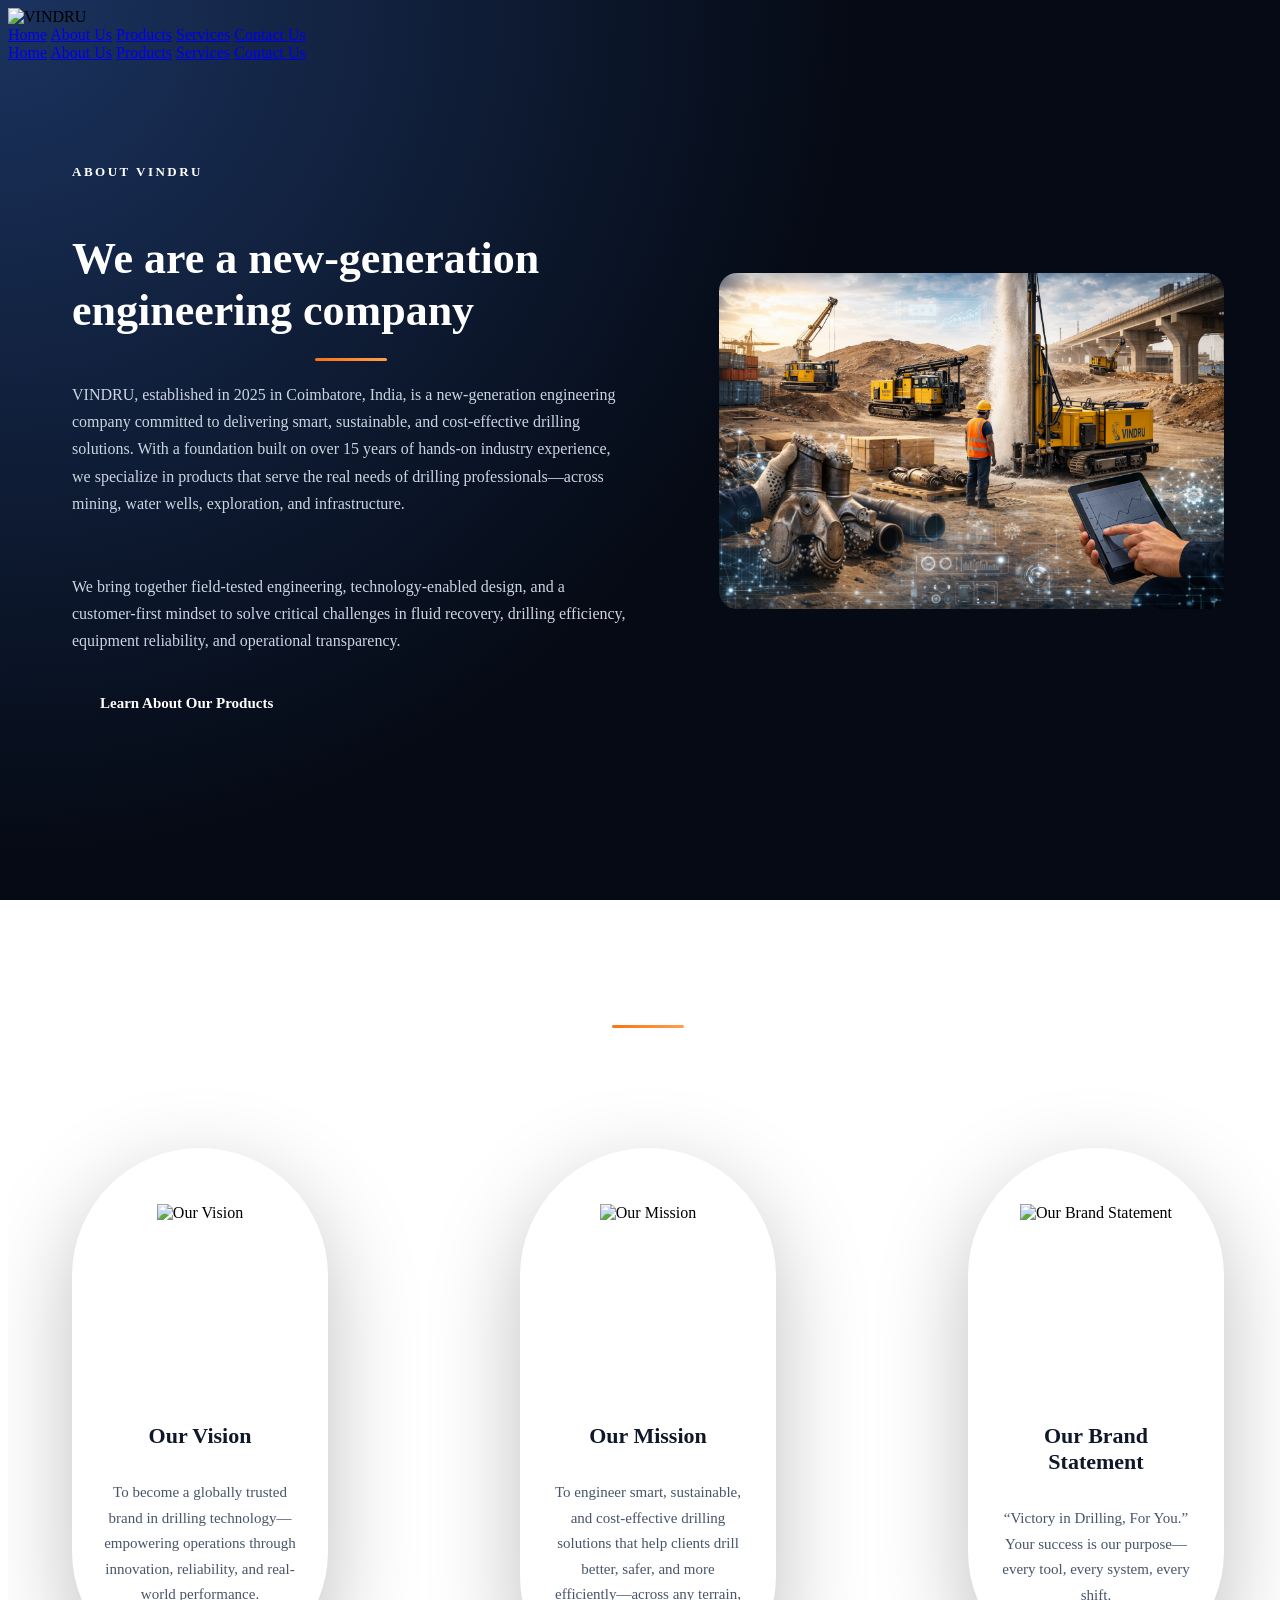
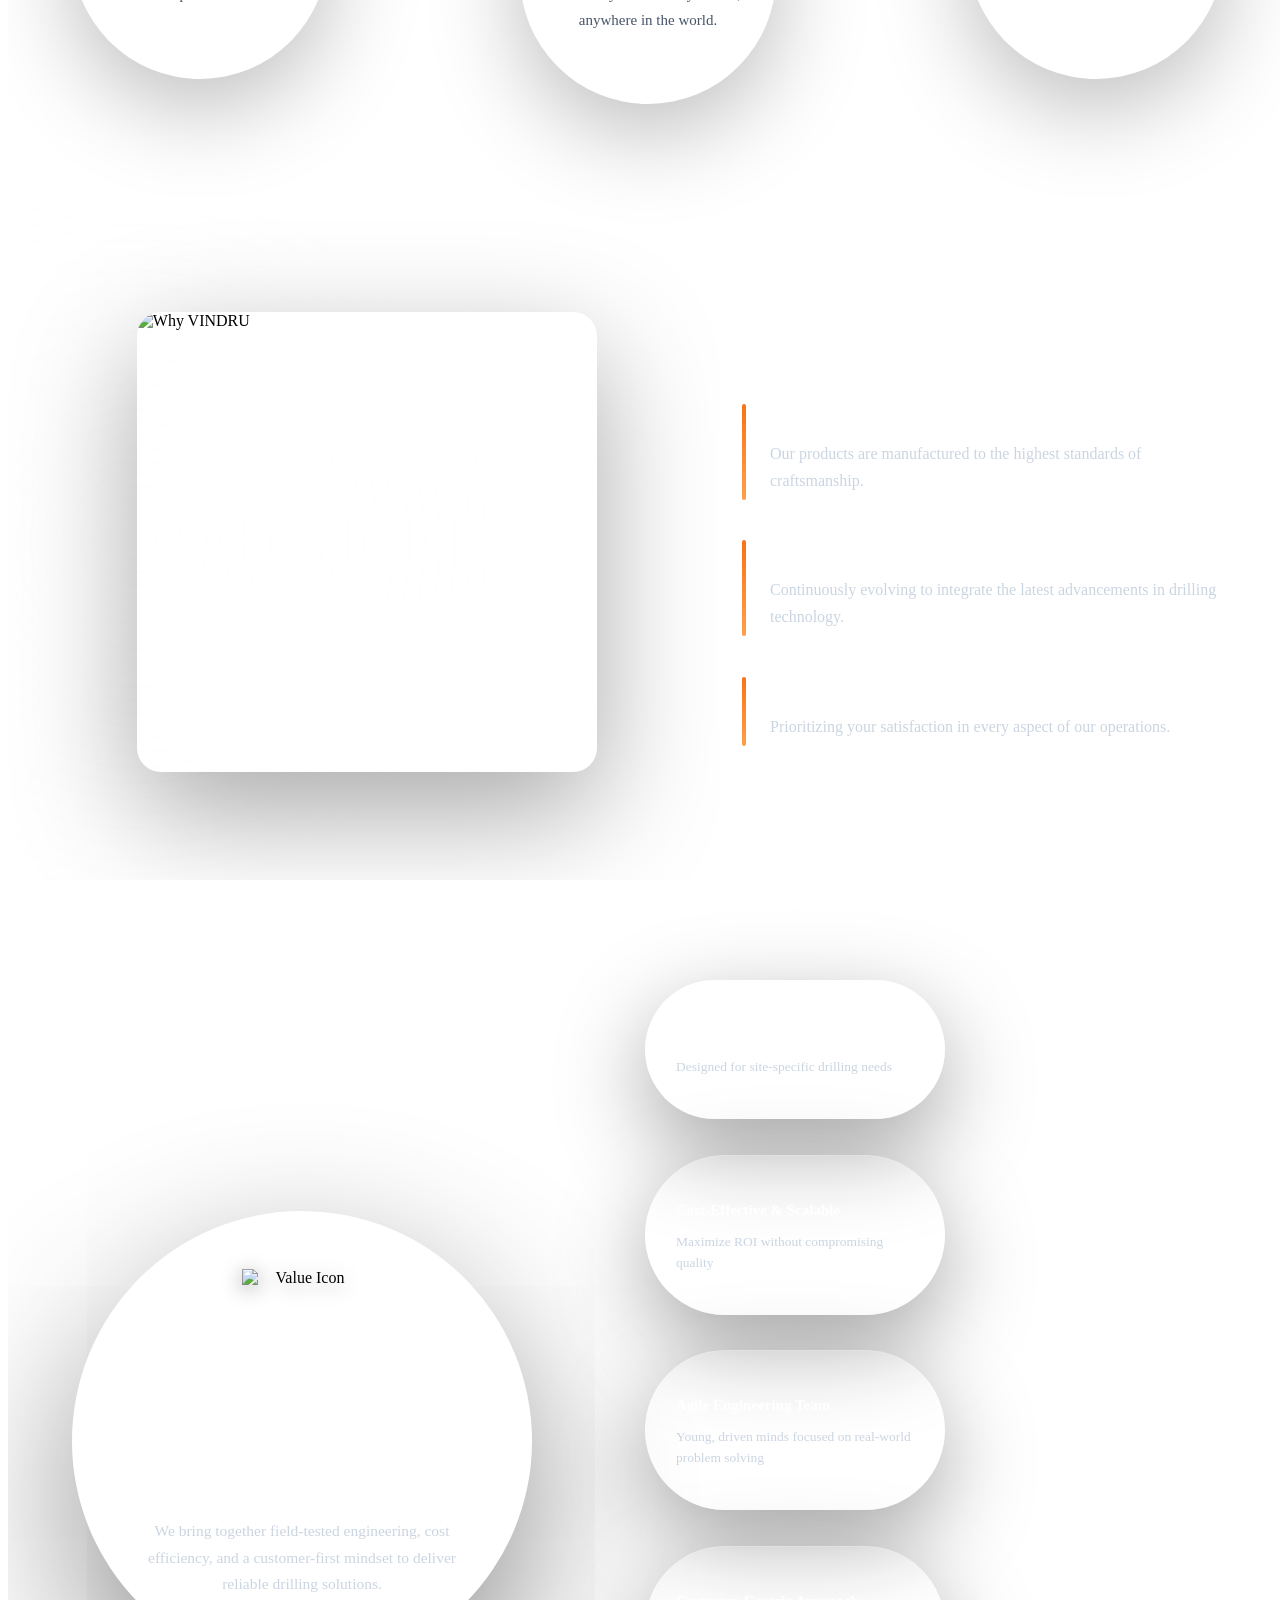
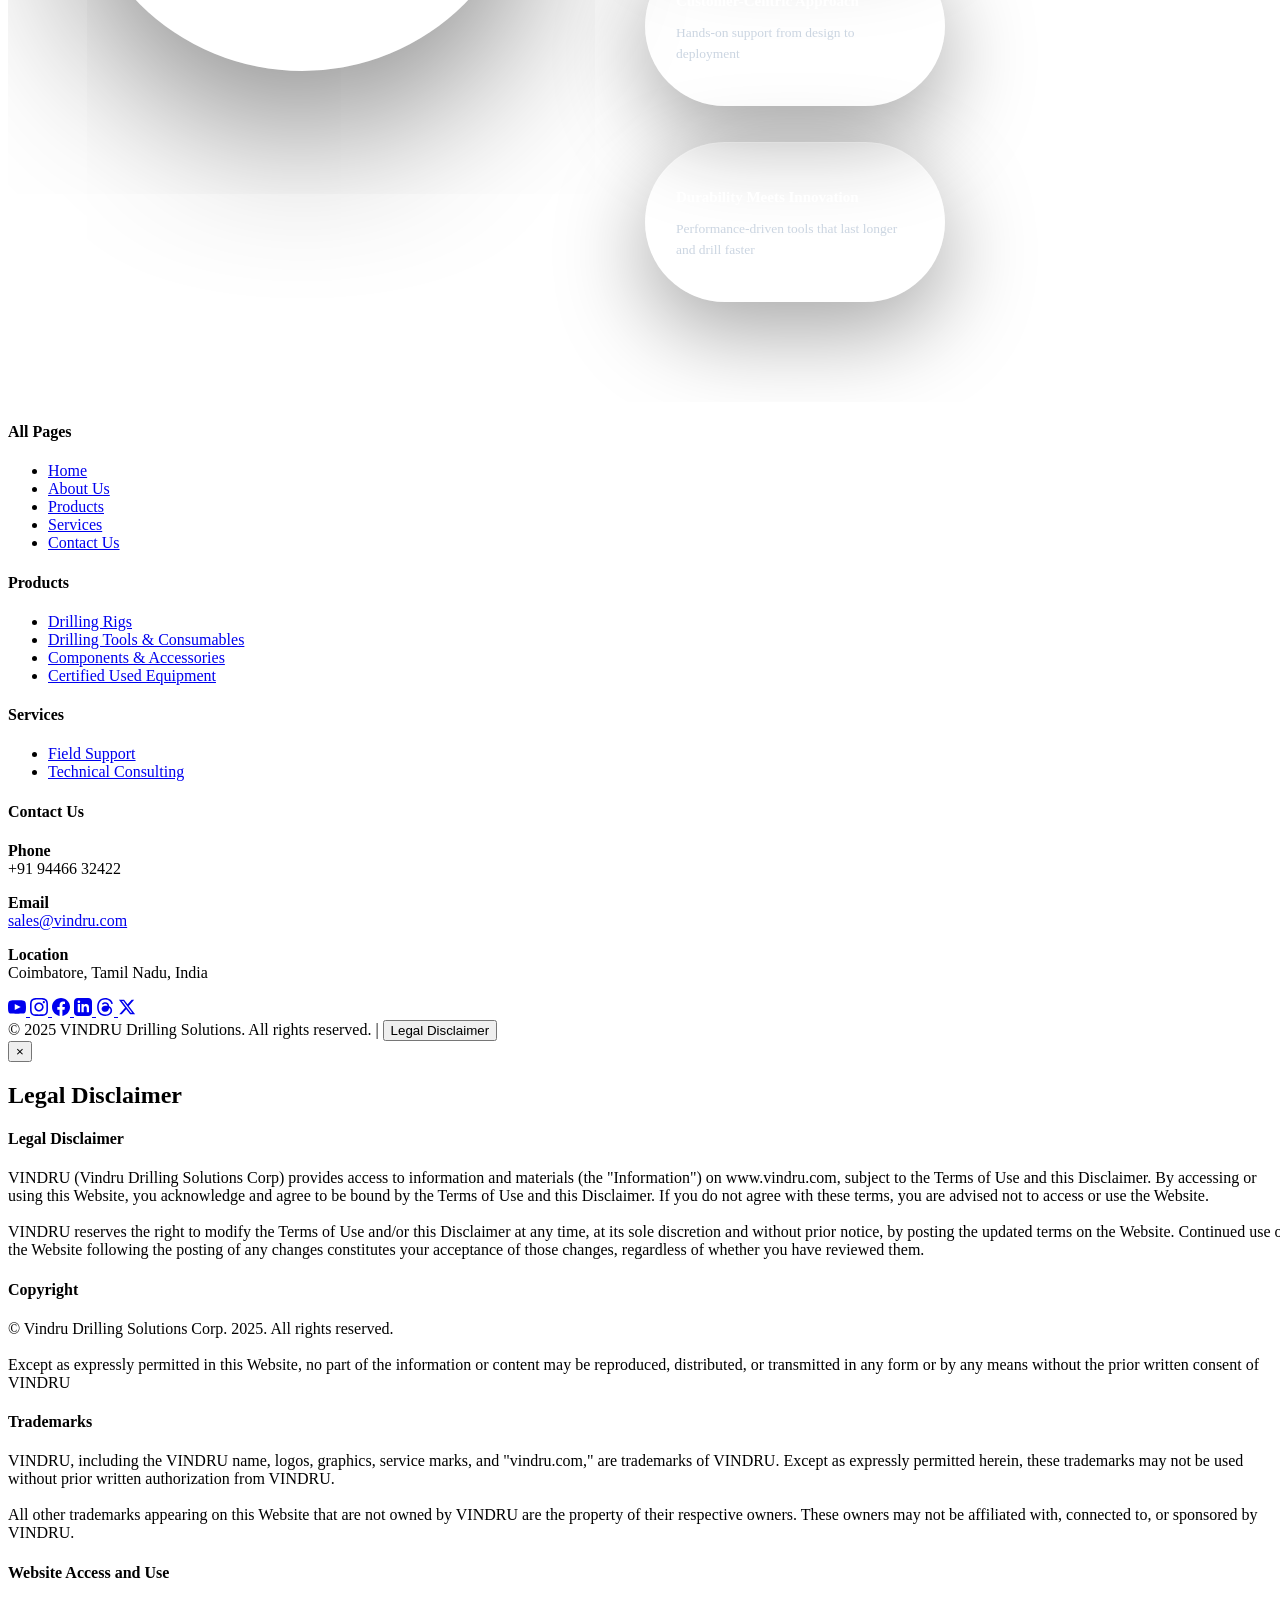
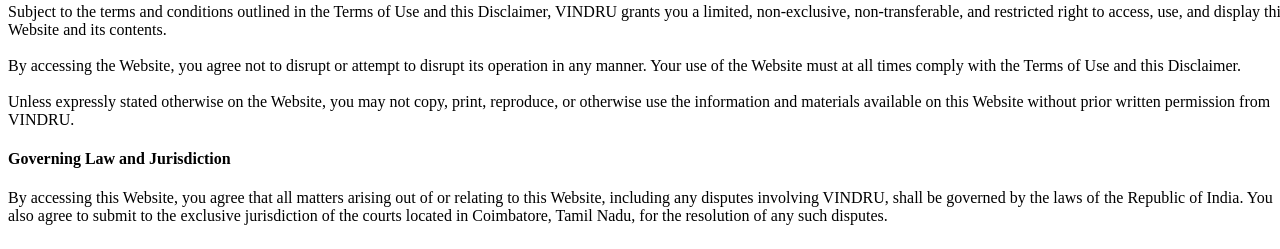
==== about.html @ 63838049 "Add files via upload" ====
<!DOCTYPE html>
<html lang="en">
<head>
  <meta charset="UTF-8" />
  <meta name="viewport" content="width=device-width, initial-scale=1.0" />
  <meta name="description" content="Learn about VINDRU - A new-generation engineering company delivering smart, sustainable drilling solutions. Discover our vision, mission, and commitment to excellence.">
  <meta name="keywords" content="VINDRU about, drilling company, engineering solutions, drilling technology, industrial equipment, mining solutions">
  <meta name="author" content="VINDRU Drilling Solutions">
  
  <!-- Open Graph / Social Media -->
  <meta property="og:type" content="website">
  <meta property="og:title" content="About VINDRU | Industrial Drilling Solutions">
  <meta property="og:description" content="New-generation engineering company committed to delivering smart, sustainable, and cost-effective drilling solutions worldwide.">
  <meta property="og:image" content="https://vindru.com/Vindru-LOGO-New.png">
  <meta property="og:url" content="https://vindru.com/about.html">
  
  <!-- Twitter Card -->
  <meta name="twitter:card" content="summary_large_image">
  <meta name="twitter:title" content="About VINDRU | Industrial Drilling Solutions">
  <meta name="twitter:description" content="New-generation engineering company delivering smart drilling solutions.">
  
  <!-- Favicon -->
  <link rel="icon" type="image/png" href="Vindru-LOGO-New.png">
  
  <title>About Us | VINDRU - Industrial Drilling Solutions</title>
  
  <!-- Preload critical assets -->
  <link rel="preload" href="style.css" as="style">
  <link rel="preload" href="about.css" as="style">

  <!-- Global Styles -->
  <link rel="stylesheet" href="style.css">
  <link rel="stylesheet" href="about.css">
</head>

<body>

<!-- ================= NAVBAR ================= -->
<header class="navbar">
  <div class="nav-container">

    <div class="logo">
      <img src="Vindru-LOGO-New.png" alt="VINDRU">
    </div>

    <!-- DESKTOP MENU -->
    <nav class="nav-links">
      <a href="index.html">Home</a>
      <a href="about.html">About Us</a>
      <a href="products-new.html">Products</a>
      <a href="services.html">Services</a>
      <a href="contact.html">Contact Us</a>
    </nav>

    <!-- MOBILE HAMBURGER -->
    <div class="menu-toggle" id="menuToggle">
      <span></span>
      <span></span>
      <span></span>
    </div>

  </div>
</header>

<div class="menu-overlay" id="menuOverlay">
  <nav class="menu-links">
    <a href="index.html">Home</a>
    <a href="about.html">About Us</a>
    <a href="products-new.html">Products</a>
    <a href="services.html">Services</a>
    <a href="contact.html">Contact Us</a>
  </nav>
</div>

<main class="about-page">

<!-- ================= ABOUT VINDRU ================= -->
<section class="about-hero section full-width">
  <div class="container about-hero-grid">

    <!-- TEXT FROM LEFT -->
    <div class="about-hero-content reveal reveal-left">
      <span class="section-tag">ABOUT VINDRU</span>

      <h2>We are a new-generation engineering company</h2>
      <div class="accent-line"></div>

      <p>
        VINDRU, established in 2025 in Coimbatore, India, is a new-generation engineering company committed to delivering smart, sustainable, and cost-effective drilling solutions. With a foundation built on over 15 years of hands-on industry experience, we specialize in products that serve the real needs of drilling professionals—across mining, water wells, exploration, and infrastructure.
      </p>
        <br>
      <p>
        We bring together field-tested engineering, technology-enabled design, and a customer-first mindset to solve critical challenges in fluid recovery, drilling efficiency, equipment reliability, and operational transparency. 
      </p>

      <div class="about-cta">
        <a href="products-new.html" class="btn-outline">Learn About Our Products</a>
      </div>
    </div>

    <!-- IMAGE FROM RIGHT -->
    <div class="about-hero-image reveal reveal-right delay-1">
      <img src="about us.png" alt="VINDRU Engineering Operations" loading="lazy" width="600" height="400">
    </div>

  </div>
</section>

<!-- ================= WHAT VINDRU MEANS ================= -->
<!-- ================= WHAT VINDRU MEANS ================= -->
<section class="about-vision-mission section full-width">
  <div class="container vm-header">

    <h2 class="section-heading reveal">What VINDRU Means</h2>
    <div class="accent-line reveal delay-1"></div>

    <div class="vision-mission-grid">

      <div class="vm-card reveal reveal-scale delay-1">
        <div class="vm-illustration">
          <img src="vision.png" alt="Our Vision" loading="lazy" width="200" height="200">
        </div>
        <h3>Our Vision</h3>
        <p>
          To become a globally trusted brand in drilling technology—empowering operations
          through innovation, reliability, and real-world performance.
        </p>
      </div>

      <div class="vm-card reveal reveal-scale delay-2">
        <div class="vm-illustration">
          <img src="mission.png" alt="Our Mission" loading="lazy" width="200" height="200">
        </div>
        <h3>Our Mission</h3>
        <p>
          To engineer smart, sustainable, and cost-effective drilling solutions that help clients drill better, safer, and more efficiently—across any terrain, anywhere in the world.
        </p>
      </div>

      <div class="vm-card reveal reveal-scale delay-3">
        <div class="vm-illustration">
          <img src="state.png" alt="Our Brand Statement" loading="lazy" width="200" height="200">
        </div>
        <h3>Our Brand Statement</h3>
        <p>
          “Victory in Drilling, For You.”  
          Your success is our purpose—every tool, every system, every shift.
        </p>
      </div>

    </div>

  </div>
</section>

<!-- ================= WHY VINDRU ================= -->
<section class="about-why section full-width">
  <div class="container why-layout">

    <!-- IMAGE FROM LEFT -->
    <div class="why-visual reveal reveal-left">
      <img src="why.png" alt="Why VINDRU" loading="lazy" width="460" height="460">
    </div>

    <!-- CONTENT FROM RIGHT -->
    <div class="why-content reveal reveal-right delay-1">
      <h2>Why VINDRU</h2>
      

      <div class="why-item reveal delay-2">
        <h3>Quality</h3>
        <p>Our products are manufactured to the highest standards of craftsmanship.</p>
      </div>

      <div class="why-item reveal delay-3">
        <h3>Innovation</h3>
        <p>Continuously evolving to integrate the latest advancements in drilling technology.</p>
      </div>

      <div class="why-item reveal delay-4">
        <h3>Customer Focus</h3>
        <p>Prioritizing your satisfaction in every aspect of our operations.</p>
      </div>
    </div>

  </div>
</section>

<!-- ================= UNIQUE VALUE ================= -->
<section class="unique-value section full-width">
  <div class="container uv-wrapper">

    <!-- LEFT -->
    <div class="uv-left reveal reveal-scale">
      <div class="uv-main-circle">
        <div class="uv-main-content">
          <img src="unique.png" alt="Value Icon" class="uv-main-image" loading="lazy" width="120" height="120">

          <h2>Our Unique<br>Value Proposition</h2>
          

          <p>
            We bring together field-tested engineering, cost efficiency,
            and a customer-first mindset to deliver reliable drilling solutions.
          </p>
        </div>
      </div>
    </div>

    <!-- RIGHT -->
    <div class="uv-right">

      <div class="uv-pill reveal delay-1">
        <h4>Custom Engineered Solutions</h4>
        <p>Designed for site-specific drilling needs</p>
      </div>

      <div class="uv-pill reveal delay-2">
        <h4>Cost-Effective & Scalable</h4>
        <p>Maximize ROI without compromising quality</p>
      </div>

      

      <div class="uv-pill reveal delay-4">
        <h4>Agile Engineering Team</h4>
        <p>Young, driven minds focused on real-world problem solving</p>
      </div>

      <div class="uv-pill reveal delay-4">
        <h4>Customer-Centric Approach</h4>
        <p>Hands-on support from design to deployment</p>
      </div>

      <div class="uv-pill reveal delay-3">
        <h4>Durability Meets Innovation</h4>
        <p>Performance-driven tools that last longer and drill faster</p>
      </div>

    </div>

  </div>
</section>

<!-- ================= CONTACT ================= -->
<footer class="vindru-footer">

  <div class="footer-container">

    <!-- ALL PAGES -->
    <div class="footer-col">
      <h4>All Pages</h4>
      <ul>
        <li><a href="index.html">Home</a></li>
        <li><a href="about.html">About Us</a></li>
        <li><a href="products-new.html">Products</a></li>
        <li><a href="services.html">Services</a></li>
        <li><a href="contact.html">Contact Us</a></li>
      </ul>
    </div>

    <!-- PRODUCTS -->
    <div class="footer-col">
      <h4>Products</h4>
      <ul>
        <li><a href="products-new.html#vin-saver">Drilling Rigs</a></li>
        <li><a href="products-new.html#drilling-tools">Drilling Tools & Consumables</a></li>
        <li><a href="products-new.html#components">Components & Accessories</a></li>
        <li><a href="products-new.html#used-equipment">Certified Used Equipment</a></li>
      </ul>
    </div>

    <!-- SERVICES -->
    <div class="footer-col">
      <h4>Services</h4>
      <ul>
        <li><a href="services.html#field-support">Field Support</a></li>
        <li><a href="services.html#technical-consulting">Technical Consulting</a></li>
      </ul>
    </div>

    <!-- CONTACT -->
    <div class="footer-col footer-contact">
      <h4>Contact Us</h4>

      <p><strong>Phone</strong><br>+91 94466 32422</p>
      <p><strong>Email</strong><br><a href="mailto:sales@vindru.com">sales@vindru.com</a></p>
      <p><strong>Location</strong><br>Coimbatore, Tamil Nadu, India</p>

      <div class="footer-socials">
        <!-- YouTube -->
        <a href="https://www.youtube.com/channel/UCEq1wy_FFFC4MEOsQ54iNhQ" target="_blank" rel="noopener" aria-label="YouTube">
          <svg width="18" height="18" fill="currentColor" viewBox="0 0 24 24"><path d="M19.615 3.184c-3.604-.246-11.631-.245-15.23 0-3.897.266-4.356 2.62-4.385 8.816.029 6.185.484 8.549 4.385 8.816 3.6.245 11.626.246 15.23 0 3.897-.266 4.356-2.62 4.385-8.816-.029-6.185-.484-8.549-4.385-8.816zm-10.615 12.816v-8l8 3.993-8 4.007z"/></svg>
        </a>
        <!-- Instagram -->
        <a href="https://www.instagram.com/vindru.drilling/" target="_blank" rel="noopener" aria-label="Instagram">
          <svg width="18" height="18" fill="currentColor" viewBox="0 0 24 24"><path d="M12 2.163c3.204 0 3.584.012 4.85.07 3.252.148 4.771 1.691 4.919 4.919.058 1.265.069 1.645.069 4.849 0 3.205-.012 3.584-.069 4.849-.149 3.225-1.664 4.771-4.919 4.919-1.266.058-1.644.07-4.85.07-3.204 0-3.584-.012-4.849-.07-3.26-.149-4.771-1.699-4.919-4.92-.058-1.265-.07-1.644-.07-4.849 0-3.204.013-3.583.07-4.849.149-3.227 1.664-4.771 4.919-4.919 1.266-.057 1.645-.069 4.849-.069zm0-2.163c-3.259 0-3.667.014-4.947.072-4.358.2-6.78 2.618-6.98 6.98-.059 1.281-.073 1.689-.073 4.948 0 3.259.014 3.668.072 4.948.2 4.358 2.618 6.78 6.98 6.98 1.281.058 1.689.072 4.948.072 3.259 0 3.668-.014 4.948-.072 4.354-.2 6.782-2.618 6.979-6.98.059-1.28.073-1.689.073-4.948 0-3.259-.014-3.667-.072-4.947-.196-4.354-2.617-6.78-6.979-6.98-1.281-.059-1.69-.073-4.949-.073zm0 5.838c-3.403 0-6.162 2.759-6.162 6.162s2.759 6.163 6.162 6.163 6.162-2.759 6.162-6.163c0-3.403-2.759-6.162-6.162-6.162zm0 10.162c-2.209 0-4-1.79-4-4 0-2.209 1.791-4 4-4s4 1.791 4 4c0 2.21-1.791 4-4 4zm6.406-11.845c-.796 0-1.441.645-1.441 1.44s.645 1.44 1.441 1.44c.795 0 1.439-.645 1.439-1.44s-.644-1.44-1.439-1.44z"/></svg>
        </a>
        <!-- Facebook NEW -->
        <a href="https://www.facebook.com/profile.php?id=61580709692416" target="_blank" rel="noopener" aria-label="Facebook">
          <svg width="18" height="18" fill="currentColor" viewBox="0 0 24 24"><path d="M24 12.073c0-6.627-5.373-12-12-12s-12 5.373-12 12c0 5.99 4.388 10.954 10.125 11.854v-8.385H7.078v-3.47h3.047V9.43c0-3.007 1.792-4.669 4.533-4.669 1.312 0 2.686.235 2.686.235v2.953H15.83c-1.491 0-1.956.925-1.956 1.874v2.25h3.328l-.532 3.47h-2.796v8.385C19.612 23.027 24 18.062 24 12.073z"/></svg>
        </a>
        <!-- LinkedIn (unchanged) -->
        <a href="https://www.linkedin.com/company/vindru" target="_blank" rel="noopener" aria-label="LinkedIn">
          <svg width="18" height="18" fill="currentColor" viewBox="0 0 24 24"><path d="M19 0h-14c-2.761 0-5 2.239-5 5v14c0 2.761 2.239 5 5 5h14c2.762 0 5-2.239 5-5v-14c0-2.761-2.238-5-5-5zm-11 19h-3v-11h3v11zm-1.5-12.268c-.966 0-1.75-.79-1.75-1.764s.784-1.764 1.75-1.764 1.75.79 1.75 1.764-.783 1.764-1.75 1.764zm13.5 12.268h-3v-5.604c0-3.368-4-3.113-4 0v5.604h-3v-11h3v1.765c1.396-2.586 7-2.777 7 2.476v6.759z"/></svg>
        </a>
        <!-- Threads NEW -->
        <a href="https://www.threads.net/@vindru.drilling" target="_blank" rel="noopener" aria-label="Threads">
          <svg width="18" height="18" fill="currentColor" viewBox="0 0 24 24"><path d="M12.186 24h-.007c-3.581-.024-6.334-1.205-8.184-3.509C2.35 18.44 1.5 15.586 1.473 12.01v-.017c.027-3.579.877-6.43 2.525-8.482C5.845 1.205 8.6.024 12.18 0h.014c2.746.02 5.043.725 6.826 2.098 1.677 1.29 2.858 3.13 3.509 5.467l-2.04.569c-1.104-3.96-3.898-5.984-8.304-6.015-2.91.022-5.11.936-6.54 2.717C4.307 6.504 3.616 8.914 3.594 12c.022 3.086.713 5.496 2.051 7.164 1.43 1.783 3.631 2.698 6.54 2.717 2.623-.02 4.358-.631 5.8-2.045 1.647-1.613 1.618-3.593 1.09-4.798-.31-.71-.873-1.3-1.634-1.75-.192 1.352-.622 2.446-1.284 3.272-.886 1.102-2.14 1.704-3.73 1.79-1.202.065-2.361-.218-3.259-.801-1.063-.689-1.685-1.74-1.752-2.964-.065-1.19.408-2.285 1.33-3.082.88-.76 2.119-1.207 3.583-1.291a13.853 13.853 0 0 1 3.02.142c-.126-.742-.375-1.332-.75-1.757-.513-.586-1.308-.883-2.359-.89h-.029c-.844 0-1.992.232-2.721 1.32L7.734 7.847c.98-1.454 2.568-2.256 4.478-2.256h.044c3.194.02 5.097 1.975 5.287 5.388.108.046.216.094.321.142 1.49.7 2.58 1.761 3.154 3.07.797 1.829.871 4.83-1.548 7.158C17.506 23.088 15.363 23.98 12.186 24z"/></svg>
        </a>
        <!-- X/Twitter -->
        <a href="https://x.com/vindru_drilling" target="_blank" rel="noopener" aria-label="X (Twitter)">
          <svg width="18" height="18" fill="currentColor" viewBox="0 0 24 24"><path d="M18.244 2.25h3.308l-7.227 8.26 8.502 11.24H16.17l-5.214-6.817L4.99 21.75H1.68l7.73-8.835L1.254 2.25H8.08l4.713 6.231zm-1.161 17.52h1.833L7.084 4.126H5.117z"/></svg>
        </a>
      </div>
    </div>

  </div>

  <div class="footer-bottom">
    © 2025 VINDRU Drilling Solutions. All rights reserved.
    <span class="footer-separator">|</span>
    <button id="openLegal" class="footer-legal-link">Legal Disclaimer</button>
  </div>

</footer>

<!-- Legal Disclaimer Modal -->
<div id="legalModal" class="legal-modal">
  <div class="legal-box">
    <button class="legal-close" id="closeLegal">&times;</button>
    <h2>Legal Disclaimer</h2>
    <div class="legal-scroll">
      <h4>Legal Disclaimer</h4>
      <p>VINDRU (Vindru Drilling Solutions Corp) provides access to information and materials (the "Information") on www.vindru.com, subject to the Terms of Use and this Disclaimer. By accessing or using this Website, you acknowledge and agree to be bound by the Terms of Use and this Disclaimer. If you do not agree with these terms, you are advised not to access or use the Website.<br><br>VINDRU reserves the right to modify the Terms of Use and/or this Disclaimer at any time, at its sole discretion and without prior notice, by posting the updated terms on the Website. Continued use of the Website following the posting of any changes constitutes your acceptance of those changes, regardless of whether you have reviewed them.</p>
      
      <h4>Copyright</h4>
      <p>© Vindru Drilling Solutions Corp. 2025. All rights reserved.<br><br>Except as expressly permitted in this Website, no part of the information or content may be reproduced, distributed, or transmitted in any form or by any means without the prior written consent of VINDRU</p>
      
      <h4>Trademarks</h4>
      <p>VINDRU, including the VINDRU name, logos, graphics, service marks, and "vindru.com," are trademarks of VINDRU. Except as expressly permitted herein, these trademarks may not be used without prior written authorization from VINDRU.<br><br>All other trademarks appearing on this Website that are not owned by VINDRU are the property of their respective owners. These owners may not be affiliated with, connected to, or sponsored by VINDRU.</p>
      
      <h4>Website Access and Use</h4>
      <p>Subject to the terms and conditions outlined in the Terms of Use and this Disclaimer, VINDRU grants you a limited, non-exclusive, non-transferable, and restricted right to access, use, and display this Website and its contents.<br><br>By accessing the Website, you agree not to disrupt or attempt to disrupt its operation in any manner. Your use of the Website must at all times comply with the Terms of Use and this Disclaimer.<br><br>Unless expressly stated otherwise on the Website, you may not copy, print, reproduce, or otherwise use the information and materials available on this Website without prior written permission from VINDRU.</p>
      
      <h4>Governing Law and Jurisdiction</h4>
      <p>By accessing this Website, you agree that all matters arising out of or relating to this Website, including any disputes involving VINDRU, shall be governed by the laws of the Republic of India. You also agree to submit to the exclusive jurisdiction of the courts located in Coimbatore, Tamil Nadu, for the resolution of any such disputes.</p>
    </div>
  </div>
</div>

</main>

<!-- ================= REVEAL SCRIPT ================= -->
<script>
  const reveals = document.querySelectorAll('.reveal');

  const observer = new IntersectionObserver(
    entries => {
      entries.forEach(entry => {
        if (entry.isIntersecting) {
          entry.target.classList.add('active');
          observer.unobserve(entry.target);
        }
      });
    },
    { threshold: 0.2 }
  );

  reveals.forEach(el => observer.observe(el));
</script>

<script>
const toggle = document.getElementById("menuToggle");
const overlay = document.getElementById("menuOverlay");

toggle.addEventListener("click", () => {
  overlay.classList.toggle("active");
});

overlay.addEventListener("click", () => {
  overlay.classList.remove("active");
});
</script>

</body>
</html>
---- about.css ----
/* === GLOBAL FLUID LAYOUT SYSTEM (SAME AS HOME) === */
:root {
  --space-xs: clamp(8px, 1vw, 14px);
  --space-sm: clamp(14px, 2vw, 24px);
  --space-md: clamp(28px, 4vw, 60px);
  --space-lg: clamp(48px, 7vw, 120px);

  --title-xl: clamp(28px, 5vw, 44px);
  --title-lg: clamp(24px, 4vw, 36px);
  --text-md: clamp(14px, 1.3vw, 16px);
}


* {
  box-sizing: border-box;
}

html, body {
  width: 100%;
  overflow-x: hidden;
}

/* Master width control */
.container {
  width: 100%;
  max-width: 1320px;
  margin-left: auto;
  margin-right: auto;
  padding-left: 64px;
  padding-right: 64px;
}

/* Full-bleed section wrapper */
.full-width {
  width: 100%;
}

/* Tablet */
@media (max-width: 1024px) {
  .container {
    padding-left: 40px;
    padding-right: 40px;
  }
}

/* Mobile */
@media (max-width: 600px) {
  .container {
    padding-left: 20px;
    padding-right: 20px;
  }
}

 
.section {
  padding-top: 100px;
  padding-bottom: 100px;
}



body {
  background:
    radial-gradient(circle at top left, #1b335f 0%, #050a14 55%),
    radial-gradient(circle at bottom right, #7a3a10 0%, #050a14 60%);
  background-attachment: fixed;
}


/* ================================
   ABOUT HERO / ABOUT WINDOW
================================ */

.about-hero {
  background: transparent;
  
  color: #ffffff;
}

.about-hero-grid {
  display: grid;
  grid-template-columns: 1.05fr 0.95fr;
  gap: var(--space-lg);
  align-items: center;
}

/* ---------- LEFT CONTENT ---------- */

.about-hero-content .section-tag {
  font-size: 13px;
  font-weight: 700;
  letter-spacing: 2.5px;
  text-transform: uppercase;
  color: var(--orange);
  display: inline-block;
  margin-bottom: 16px;
}

.about-hero-content h2 {
  font-size: var(--title-xl);
  line-height: 1.2;
  font-weight: 700;
  margin-bottom: 18px;
  max-width: 620px;
}



.about-hero-content p {
  font-size: var(--text-md);
  line-height: 1.7;
  color: #cbd5e1;
  max-width: 580px;
  margin-bottom: 22px;
}

/* subtle credibility line (optional) */
.about-hero-content p:last-of-type {
  margin-bottom: 0;
}

/* ---------- RIGHT IMAGE ---------- */

.about-hero-image img {
  width: 100%;
  height: auto;
  border-radius: 18px;
  object-fit: cover;
  transition: transform 0.45s ease;
}

@media (hover: hover) {
  .about-hero-image img:hover {
    transform: scale(1.03);
  }
}

/* ================================
   MOBILE OPTIMIZATION
================================ */

@media (max-width: 900px) {
  .about-hero {
    padding: 90px 0;
  }

  .about-hero-grid {
    grid-template-columns: 1fr;
    gap: 48px;
  }

  .about-hero-content {
    text-align: center;
  }

  .about-hero-content h2 {
    font-size: 32px;
    margin-left: auto;
    margin-right: auto;
  }

  .about-hero-content p {
    margin-left: auto;
    margin-right: auto;
  }

  
}

@media (max-width: 600px) {
  .about-hero {
    padding: 72px 0;
  }

  .about-hero-content h2 {
    font-size: 28px;
    line-height: 1.25;
  }

  .about-hero-content p {
    font-size: 15px;
  }
}

/* ================================
   ABOUT PAGE – CTA BUTTON (POLISHED)
================================ */

.about-cta .btn-outline {
  position: relative;
  display: inline-flex;
  align-items: center;
  gap: 8px;
  padding: 12px 28px;
  border-radius: 30px;
  border: 2px solid var(--orange);
  color: var(--orange);
  font-weight: 600;
  font-size: 15px;
  text-decoration: none;
  overflow: hidden;
  transition: 
    background 0.35s ease,
    color 0.35s ease,
    transform 0.3s ease,
    box-shadow 0.3s ease;
    margin-top: 28px;
}

/* Arrow (pseudo-element) */
.about-cta .btn-outline::after {
  content: "→";
  font-size: 16px;
  transform: translateX(-6px);
  opacity: 0;
  transition: transform 0.35s ease, opacity 0.35s ease;
}

/* HOVER */
.about-cta .btn-outline:hover {
  background: var(--orange);
  color: #ffffff;
  transform: translateY(-3px);
  box-shadow: 0 12px 30px rgba(249, 115, 22, 0.35);
}

/* Arrow animation on hover */
.about-cta .btn-outline:hover::after {
  transform: translateX(0);
  opacity: 1;
}

/* Mobile polish */
@media (max-width: 900px) {
  .about-cta {
    text-align: center;
  }
}


/* ================================
   WHAT VINDRU MEANS – OVAL CARDS
================================ */
/* ================================
   WHAT VINDRU MEANS
================================ */
/* ================================
   WHAT VINDRU MEANS
================================ */

.about-vision-mission {
  background: transparent;
   /* 🔥 reduced bottom padding */
  text-align: center;
}


/* SECTION HEADING */
.section-heading {
  font-size: 40px;
  font-weight: 700;
  color: #ffffff;
  letter-spacing: -0.5px;
  margin-bottom: 12px;
}



/* GRID */
.vision-mission-grid {
  display: flex;
  justify-content: space-between;   /* 🔥 spread across full width */
  align-items: flex-start;          /* 🔥 allows vertical staggering */
  width: 100%;
  margin-top: 120px;                /* 🔥 pulls cards closer to heading */
}

/* OVAL CARD */
.vm-card {
 width: clamp(240px, 20vw, 300px);
  min-height: clamp(340px, 38vw, 420px);
  background: #ffffff;
  border-radius: 999px;
  padding: 56px 32px;

  display: flex;
  flex-direction: column;
  justify-content: center;
  align-items: center;

  position: relative;
  overflow: hidden;
  cursor: pointer;

  box-shadow: 0 30px 90px rgba(0,0,0,0.25);
  transition: transform 0.5s cubic-bezier(.2,.8,.2,1),
              box-shadow 0.5s ease;
}

/* ORANGE HOVER LAYER */
.vm-card::before {
  content: "";
  position: absolute;
  inset: 0;
  background: linear-gradient(135deg, #f97316, #ff9f4a);
  opacity: 0;
  transition: opacity 0.45s ease;
  z-index: 0;
}

/* KEEP CONTENT ABOVE */
.vm-card * {
  position: relative;
  z-index: 1;
}

/* ICON / IMAGE */
.vm-illustration {
   width: clamp(120px, 14vw, 200px);
  height: clamp(120px, 14vw, 200px);
  margin-bottom: 18px;
}

.vm-illustration img {
  width: 100%;
  height: 100%;
  object-fit: contain;
  transition: transform 0.45s ease, filter 0.45s ease;
}

/* TITLE */
.vm-card h3 {
  font-size: 22px;
  font-weight: 700;
  color: #0f172a;
  margin-bottom: 16px;
  transition: color 0.45s ease;
}

/* TEXT */
.vm-card p {
  font-size: 15px;
  line-height: 1.7;
  color: #475569;
  transition: color 0.45s ease;
}

/* HOVER EFFECT */
.vm-card:hover {
  transform: translateY(-18px);
  box-shadow: 0 55px 130px rgba(0,0,0,0.45);
}

.vm-card:hover::before {
  opacity: 1;
}

.vm-card:hover h3,
.vm-card:hover p {
  color: #ffffff;
}

.vm-card:hover .vm-illustration img {
  transform: scale(1.08);
  filter: brightness(1.05);
}

/* ================================
   STRONG STAGGERED POSITIONING 🔥
================================ */

/* LEFT — Our Vision */
.vm-card:nth-child(1) {
  transform: translateY(-120px);
}

/* CENTER — Our Mission (compact & grounded) */
.vm-card:nth-child(2) {
  transform: translateY(0);
  max-width: 300px;
}

/* RIGHT — Our Brand Statement */
.vm-card:nth-child(3) {
  transform: translateY(-120px);
}



/* ================================
   RESPONSIVE
================================ */

@media (max-width: 900px) {
  .vision-mission-grid {
    flex-direction: column;
    align-items: center;
    gap: 36px;
    margin-top: 48px;
  }

  .vm-card {
    transform: translateY(0) !important;
    max-width: 100%;
  }
}

@media (max-width: 600px) {
  .section-heading {
    font-size: 30px;
  }

  .vm-card {
    width: 100%;
    max-width: 320px;
    min-height: 360px;
    padding: 48px 28px;
  }
}

/* CONTAINER SPACING */





/* ================================
   WHY VINDRU (DARK PREMIUM)
================================ */
.about-why {
  background: transparent;
  
  position: relative;              /* NEW */
  overflow: hidden;                /* NEW */
}

/* LEFT BACKGROUND VISUAL FILL */
.about-why::before {
  content: "";
  position: absolute;
  left: -18%;
  top: 50%;
  transform: translateY(-50%);
  width: 720px;
  height: 720px;
  border-radius: 50%;
  background: radial-gradient(
    circle,
    rgba(255,255,255,0.10),
    rgba(255,255,255,0.04) 40%,
    transparent 70%
  );
  filter: blur(2px);
  z-index: 0;
}

/* KEEP CONTENT ABOVE BACKGROUND */
.about-why > .container {
  position: relative;              /* NEW */
  z-index: 1;                      /* NEW */
}

/* ================================
   LAYOUT
================================ */

.why-layout {
  display: grid;
  grid-template-columns: 1.1fr 0.9fr;
  gap: 80px;
  align-items: center;
}

/* ================================
   LEFT VISUAL
================================ */

.why-visual {
  display: flex;
  justify-content: center;
}

.why-visual img {
  width: 100%;
  max-width: 460px;
  border-radius: 24px;
  box-shadow: 0 40px 120px rgba(0,0,0,0.35);
}

/* ================================
   RIGHT CONTENT
================================ */

.why-content h2 {
  font-size: var(--title-lg);
  font-weight: 700;
  color: #ffffff;
  margin-bottom: 12px;
}



/* ================================
   WHY ITEM
================================ */

.why-item {
  padding-left: 28px;
  margin-bottom: 40px;
  position: relative;
}

/* ORANGE BAR */
.why-item::before {
  content: "";
  position: absolute;
  left: 0;
  top: 6px;
  width: 4px;
  height: 100%;
  background: linear-gradient(180deg, #f97316, #ff9f4a);
  border-radius: 4px;
  transition: height 0.3s ease;
}

/* TITLE */
.why-item h3 {
  font-size: 22px;
  font-weight: 700;
  color: #ffffff;
  margin-bottom: 8px;
}

/* TEXT */
.why-item p {
  font-size: var(--text-md);
  line-height: 1.7;
  color: #cbd5e1;
  max-width: 480px;
}

/* SUBTLE HOVER */
.why-item:hover::before {
  height: 120%;
}

/* ================================
   RESPONSIVE
================================ */

@media (max-width: 900px) {
  .why-layout {
    grid-template-columns: 1fr;
    gap: 60px;
    display: flex;
    flex-direction: column-reverse;
  }

  .about-why::before {
    left: 50%;
    top: -200px;
    transform: translateX(-50%);
    width: 520px;
    height: 520px;
  }

  .why-content {
    text-align: center;
  }

  .why-item {
    padding-left: 0;
    padding-top: 18px;
  }

  .why-item::before {
    left: 50%;
    top: 0;
    transform: translateX(-50%);
    width: 60px;
    height: 4px;
  }
}

@media (max-width: 600px) {
  .about-why {
    padding: 80px 0;
  }

  .why-content h2 {
    font-size: 30px;
  }

  .why-item h3 {
    font-size: 20px;
  }

  .why-item p {
    font-size: 14.5px;
  }
}





/* ================================
   UNIQUE VALUE – OPTION 1 (SAFE)
================================ */

.unique-value {
  background: transparent;
  
  overflow: hidden;
  position: relative;
}

/* MAIN WRAPPER */
.uv-wrapper {
  display: grid;
  grid-template-columns: 1fr 1.2fr;
  align-items: center;
  gap: 80px;
}

/* =====================
   LEFT BIG CIRCLE
===================== */

.uv-left {
  display: flex;
  justify-content: flex-start;
}

.uv-main-circle {
  width: clamp(260px, 40vw, 460px);
  height: clamp(260px, 40vw, 460px);
  height: 460px;
  border-radius: 50%;
  background: rgba(255,255,255,0.07);
  border: 1px solid rgba(255,255,255,0.15);
  box-shadow: 0 60px 160px rgba(0,0,0,0.45);
  display: flex;
  align-items: center;
  justify-content: center;
  animation: breathe 8s ease-in-out infinite;
}

.uv-main-content {
  text-align: center;
  padding: clamp(20px, 4vw, 56px);
}

.uv-main-image {
  width: 120px;  
  height: 120px;            /* smaller */
  margin: 0 auto 14px;      /* centered & closer to title */
  display: block;
  opacity: 2;
  filter: drop-shadow(0 4px 10px rgba(0,0,0,0.35));
}




.uv-main-content h2 {
  font-size: 36px;
  font-weight: 700;
  color: #ffffff;
  margin-bottom: 12px;
}



.uv-main-content p {
  font-size: 15.5px;
  line-height: 1.7;
  color: #cbd5e1;
}

/* =====================
   RIGHT FLOATING PILLS
===================== */

.uv-float-area {
  transform: translateX(60px);
  margin-left: 100px;
}

.uv-right {
  position: relative;
  display: flex;
  flex-direction: column;
  gap: 36px;
}

/* PILL STYLE */
.uv-pill {
  width: clamp(240px, 28vw, 320px);
  background: rgba(255,255,255,0.08);
  border: 1px solid rgba(255,255,255,0.15);
  border-radius: 999px;
  padding: 26px 30px;
  box-shadow: 0 30px 90px rgba(0,0,0,0.35);
  transition: transform 0.4s ease, box-shadow 0.4s ease;
  animation: floatSoft 10s ease-in-out infinite;
}

.uv-pill h4 {
  font-size: 15px;
  font-weight: 700;
  color: #ffffff;
  margin-bottom: 6px;
}

.uv-pill p {
  font-size: 13.5px;
  line-height: 1.55;
  color: #cbd5e1;
}

.uv-wrapper {
  gap: var(--space-lg); /* was 80px */
}

.uv-pill {
  width: 300px; /* was 320px */
}

.uv-float-area{
    transform: translateX(20px);
}

/* STAGGERED POSITIONS (FAKE RADIAL) */
.p1 { margin-left: 0; animation-duration: 9s; }
.p2 { margin-left: 80px; animation-duration: 11s; }
.p3 { margin-left: 40px; animation-duration: 13s; }
.p4 { margin-left: 120px; animation-duration: 10s; }
.p5 { margin-left: 60px; animation-duration: 12s; }

/* HOVER */
.uv-pill:hover {
  transform: translateY(-10px) scale(1.04);
  box-shadow: 0 60px 140px rgba(0,0,0,0.5);
  animation-play-state: paused;
}

/* =====================
   MOTION
===================== */

@keyframes floatSoft {
  0%   { transform: translateY(0); }
  50%  { transform: translateY(-12px); }
  100% { transform: translateY(0); }
}

@keyframes breathe {
  0%   { box-shadow: 0 60px 160px rgba(0,0,0,0.45); }
  50%  { box-shadow: 0 80px 200px rgba(0,0,0,0.6); }
  100% { box-shadow: 0 60px 160px rgba(0,0,0,0.45); }
}

/* =====================
   RESPONSIVE
===================== */

@media (max-width: 1000px) {
  .uv-wrapper {
    grid-template-columns: 1fr;
    gap: 80px;
    text-align: center;
  }

  .uv-left {
    justify-content: center;
  }

  .uv-right {
    align-items: center;
  }

  .uv-pill {
    margin-left: 0 !important;
    width: 100%;
    max-width: 360px;
  }
}

@media (max-width: 600px) {
  .uv-main-circle {
    width: 320px;
    height: 320px;
  }

  .uv-main-content h2 {
    font-size: 26px;
  }
}

/* ================================
   RIGHT SIDE KEYWORD RAIL
================================ */
/* ================================
   RIGHT SPACE FILLER – VALUE RAIL
================================ */

.value-rail {
  position: absolute;
  right: 40px;              /* pulls it into the free space */
  top: 50%;
  transform: translateY(-50%);
  display: flex;
  flex-direction: column;
  gap: 26px;
  opacity: 0.7;
  z-index: 1;
  pointer-events: none;
}

/* TEXT */
.value-rail span {
  font-size: 13px;
  letter-spacing: 0.22em;
  text-transform: uppercase;
  color: #ffffff;
  writing-mode: vertical-rl;
  transform: rotate(180deg);
}

/* SUBTLE FLOAT */
@keyframes railFloat {
  0%   { transform: translateY(-50%) translateX(0); }
  50%  { transform: translateY(-52%) translateX(8px); }
  100% { transform: translateY(-50%) translateX(0); }
}

.value-rail {
  animation: railFloat 9s ease-in-out infinite;
}

/* HIDE ON MOBILE */
@media (max-width: 1100px) {
  .value-rail {
    display: none;
  }
}

/* ================================
   RESPONSIVE SAFETY
================================ */

@media (max-width: 1100px) {
  .value-rail {
    display: none;
  }
}

@media (max-width: 600px) {
  .uv-main-circle {
    width: 280px;
    height: 280px;
  }

  .uv-main-content {
    padding: 32px;
  }

  .uv-main-content h2 {
    font-size: 22px;
    line-height: 1.2;
  }

  .uv-main-content p {
    font-size: 14px;
    line-height: 1.6;
  }
}

@media (max-width: 600px) {
  .uv-float-area {
    margin-top: 36px;      /* creates separation */
  }

  .uv-right {
    gap: 20px;             /* tighter pills spacing */
  }
}

@media (max-width: 600px) {
  .uv-main-circle {
    margin-bottom: 24px;
  }
}

@media (max-width: 600px) {
  .uv-main-circle {
    border: 1px solid rgba(255,255,255,0.12);
    box-shadow: 0 30px 80px rgba(0,0,0,0.35);
  }
}







/* ================================
   GLOBAL MOBILE IMPROVEMENTS
================================ */
@media (max-width: 900px) {
  body {
    font-size: 15px;
    overflow-x: hidden;
  }

  .container {
    padding: 0 32px;
  }
}

/* ================================
   ABOUT HERO MOBILE
================================ */
@media (max-width: 900px) {
  .about-hero {
    padding: 80px 0;
  }

  .about-hero-grid {
    grid-template-columns: 1fr;
    text-align: center;
    gap: 48px;
  }

  .about-hero-content h2 {
    font-size: 30px;
    max-width: 100%;
  }

  .about-hero-content p {
    font-size: 15px;
    max-width: 90%;
    margin: 0 auto;
  }

  .about-hero-image img {
    width: 90%;
    border-radius: 14px;
  }
}

@media (max-width: 600px) {
  .about-hero-content h2 {
    font-size: 26px;
  }

  .about-hero-content p {
    font-size: 14.5px;
  }
}

/* ================================
   WHAT VINDRU MEANS – OVAL CARDS
================================ */
@media (max-width: 900px) {
  .vision-mission-grid {
    flex-direction: column;
    gap: 40px;
  }

  .vm-card {
    width: 100%;
    max-width: 340px;
    min-height: 340px;
    transform: translateY(0) !important;
  }

  .vm-card h3 {
    font-size: 20px;
  }

  .vm-card p {
    font-size: 14px;
  }
}

@media (max-width: 600px) {
  .section-heading {
    font-size: 28px;
  }

  .vm-card {
    padding: 36px 24px;
  }
}

/* ================================
   WHY VINDRU
================================ */
@media (max-width: 900px) {
  .why-layout {
    grid-template-columns: 1fr;
    gap: 60px;
  }

  .about-why::before {
    width: 420px;
    height: 420px;
    top: -120px;
    left: 50%;
    transform: translateX(-50%);
  }

  .why-content {
    text-align: center;
  }

  .why-item {
    padding: 0;
    padding-top: 18px;
  }

  .why-item::before {
    left: 50%;
    top: 0;
    width: 60px;
    height: 4px;
    transform: translateX(-50%);
  }

  .why-item h3 {
    font-size: 20px;
  }

  .why-item p {
    font-size: 14.5px;
    max-width: 90%;
    margin: 0 auto;
  }
}

@media (max-width: 600px) {
  .about-why {
    padding: 72px 0;
  }

  .why-content h2 {
    font-size: 28px;
  }
}

/* ================================
   UNIQUE VALUE SECTION (UV)
================================ */
@media (max-width: 1000px) {
  .uv-wrapper {
    grid-template-columns: 1fr;
    gap: 64px;
    text-align: center;
  }

  .uv-left {
    justify-content: center;
  }

  .uv-main-circle {
    width: 340px;
    height: 340px;
  }

  .uv-main-content h2 {
    font-size: 26px;
  }

  .uv-main-content p {
    font-size: 14.5px;
    max-width: 90%;
    margin: 0 auto;
  }

  .uv-right {
    align-items: center;
  }

  .uv-pill {
    width: 100%;
    max-width: 340px;
    margin: 0 auto;
  }

  .uv-float-area {
    transform: none;
    margin: 0 auto;
  }
}

@media (max-width: 600px) {
  .unique-value {
    padding: 80px 0;
  }

  .uv-main-circle {
    width: 280px;
    height: 280px;
  }

  .uv-main-content h2 {
    font-size: 22px;
  }

  .uv-pill {
    padding: 20px 24px;
  }
}



/* ================================
   GLOBAL REVEAL ANIMATIONS
================================ */

/* Base hidden state */
.reveal {
  opacity: 0;
  transform: translateY(40px);
  transition: opacity 0.9s ease, transform 0.9s ease;
  will-change: opacity, transform;
}

/* Direction variants */
.reveal-left {
  transform: translateX(-60px);
}

.reveal-right {
  transform: translateX(60px);
}

.reveal-scale {
  transform: scale(0.92);
}

/* Active state */
.reveal.active {
  opacity: 1;
  transform: translate(0, 0) scale(1);
}

/* Delay helpers */
.delay-1 { transition-delay: 0.15s; }
.delay-2 { transition-delay: 0.3s; }
.delay-3 { transition-delay: 0.45s; }
.delay-4 { transition-delay: 0.6s; }

/* ================================
   REVEAL ANIMATIONS (GLOBAL)
================================ */

.reveal {
  opacity: 0;
  transition: 
    opacity 0.8s ease,
    transform 0.8s cubic-bezier(.2,.8,.2,1);
  will-change: transform, opacity;
}

.reveal.active {
  opacity: 1;
  transform: none;
}

/* FROM LEFT */
.reveal-left {
  transform: translateX(-60px);
}

/* FROM RIGHT */
.reveal-right {
  transform: translateX(60px);
}

/* FROM BOTTOM */
.reveal-up {
  transform: translateY(60px);
}

/* SCALE */
.reveal-scale {
  transform: scale(0.92);
}

/* DELAYS */
.delay-1 { transition-delay: 0.15s; }
.delay-2 { transition-delay: 0.3s; }
.delay-3 { transition-delay: 0.45s; }
.delay-4 { transition-delay: 0.6s; }


@media (max-width: 600px) {
  .uv-main-circle {
    width: 280px;
    height: 280px;
  }

  .uv-main-content {
    padding: 20px;   /* was 56px — this is the key fix */
  }

  .uv-main-content h2 {
    font-size: 20px;
    line-height: 1.2;
  }

  .uv-main-content p {
    font-size: 13.5px;
    line-height: 1.5;
  }

  .uv-main-image {
    width: 70px;
    height: 70px;
    margin-bottom: 8px;
  }

}


.accent-line {
  width: 72px;
  height: 3px;
  background: linear-gradient(90deg, #f97316, #ff9f4a);
  border-radius: 2px;
  margin: 20px auto;
  display: block;
}
---- about.css ----
/* === GLOBAL FLUID LAYOUT SYSTEM (SAME AS HOME) === */
:root {
  --space-xs: clamp(8px, 1vw, 14px);
  --space-sm: clamp(14px, 2vw, 24px);
  --space-md: clamp(28px, 4vw, 60px);
  --space-lg: clamp(48px, 7vw, 120px);

  --title-xl: clamp(28px, 5vw, 44px);
  --title-lg: clamp(24px, 4vw, 36px);
  --text-md: clamp(14px, 1.3vw, 16px);
}


* {
  box-sizing: border-box;
}

html, body {
  width: 100%;
  overflow-x: hidden;
}

/* Master width control */
.container {
  width: 100%;
  max-width: 1320px;
  margin-left: auto;
  margin-right: auto;
  padding-left: 64px;
  padding-right: 64px;
}

/* Full-bleed section wrapper */
.full-width {
  width: 100%;
}

/* Tablet */
@media (max-width: 1024px) {
  .container {
    padding-left: 40px;
    padding-right: 40px;
  }
}

/* Mobile */
@media (max-width: 600px) {
  .container {
    padding-left: 20px;
    padding-right: 20px;
  }
}

 
.section {
  padding-top: 100px;
  padding-bottom: 100px;
}



body {
  background:
    radial-gradient(circle at top left, #1b335f 0%, #050a14 55%),
    radial-gradient(circle at bottom right, #7a3a10 0%, #050a14 60%);
  background-attachment: fixed;
}


/* ================================
   ABOUT HERO / ABOUT WINDOW
================================ */

.about-hero {
  background: transparent;
  
  color: #ffffff;
}

.about-hero-grid {
  display: grid;
  grid-template-columns: 1.05fr 0.95fr;
  gap: var(--space-lg);
  align-items: center;
}

/* ---------- LEFT CONTENT ---------- */

.about-hero-content .section-tag {
  font-size: 13px;
  font-weight: 700;
  letter-spacing: 2.5px;
  text-transform: uppercase;
  color: var(--orange);
  display: inline-block;
  margin-bottom: 16px;
}

.about-hero-content h2 {
  font-size: var(--title-xl);
  line-height: 1.2;
  font-weight: 700;
  margin-bottom: 18px;
  max-width: 620px;
}



.about-hero-content p {
  font-size: var(--text-md);
  line-height: 1.7;
  color: #cbd5e1;
  max-width: 580px;
  margin-bottom: 22px;
}

/* subtle credibility line (optional) */
.about-hero-content p:last-of-type {
  margin-bottom: 0;
}

/* ---------- RIGHT IMAGE ---------- */

.about-hero-image img {
  width: 100%;
  height: auto;
  border-radius: 18px;
  object-fit: cover;
  transition: transform 0.45s ease;
}

@media (hover: hover) {
  .about-hero-image img:hover {
    transform: scale(1.03);
  }
}

/* ================================
   MOBILE OPTIMIZATION
================================ */

@media (max-width: 900px) {
  .about-hero {
    padding: 90px 0;
  }

  .about-hero-grid {
    grid-template-columns: 1fr;
    gap: 48px;
  }

  .about-hero-content {
    text-align: center;
  }

  .about-hero-content h2 {
    font-size: 32px;
    margin-left: auto;
    margin-right: auto;
  }

  .about-hero-content p {
    margin-left: auto;
    margin-right: auto;
  }

  
}

@media (max-width: 600px) {
  .about-hero {
    padding: 72px 0;
  }

  .about-hero-content h2 {
    font-size: 28px;
    line-height: 1.25;
  }

  .about-hero-content p {
    font-size: 15px;
  }
}

/* ================================
   ABOUT PAGE – CTA BUTTON (POLISHED)
================================ */

.about-cta .btn-outline {
  position: relative;
  display: inline-flex;
  align-items: center;
  gap: 8px;
  padding: 12px 28px;
  border-radius: 30px;
  border: 2px solid var(--orange);
  color: var(--orange);
  font-weight: 600;
  font-size: 15px;
  text-decoration: none;
  overflow: hidden;
  transition: 
    background 0.35s ease,
    color 0.35s ease,
    transform 0.3s ease,
    box-shadow 0.3s ease;
    margin-top: 28px;
}

/* Arrow (pseudo-element) */
.about-cta .btn-outline::after {
  content: "→";
  font-size: 16px;
  transform: translateX(-6px);
  opacity: 0;
  transition: transform 0.35s ease, opacity 0.35s ease;
}

/* HOVER */
.about-cta .btn-outline:hover {
  background: var(--orange);
  color: #ffffff;
  transform: translateY(-3px);
  box-shadow: 0 12px 30px rgba(249, 115, 22, 0.35);
}

/* Arrow animation on hover */
.about-cta .btn-outline:hover::after {
  transform: translateX(0);
  opacity: 1;
}

/* Mobile polish */
@media (max-width: 900px) {
  .about-cta {
    text-align: center;
  }
}


/* ================================
   WHAT VINDRU MEANS – OVAL CARDS
================================ */
/* ================================
   WHAT VINDRU MEANS
================================ */
/* ================================
   WHAT VINDRU MEANS
================================ */

.about-vision-mission {
  background: transparent;
   /* 🔥 reduced bottom padding */
  text-align: center;
}


/* SECTION HEADING */
.section-heading {
  font-size: 40px;
  font-weight: 700;
  color: #ffffff;
  letter-spacing: -0.5px;
  margin-bottom: 12px;
}



/* GRID */
.vision-mission-grid {
  display: flex;
  justify-content: space-between;   /* 🔥 spread across full width */
  align-items: flex-start;          /* 🔥 allows vertical staggering */
  width: 100%;
  margin-top: 120px;                /* 🔥 pulls cards closer to heading */
}

/* OVAL CARD */
.vm-card {
 width: clamp(240px, 20vw, 300px);
  min-height: clamp(340px, 38vw, 420px);
  background: #ffffff;
  border-radius: 999px;
  padding: 56px 32px;

  display: flex;
  flex-direction: column;
  justify-content: center;
  align-items: center;

  position: relative;
  overflow: hidden;
  cursor: pointer;

  box-shadow: 0 30px 90px rgba(0,0,0,0.25);
  transition: transform 0.5s cubic-bezier(.2,.8,.2,1),
              box-shadow 0.5s ease;
}

/* ORANGE HOVER LAYER */
.vm-card::before {
  content: "";
  position: absolute;
  inset: 0;
  background: linear-gradient(135deg, #f97316, #ff9f4a);
  opacity: 0;
  transition: opacity 0.45s ease;
  z-index: 0;
}

/* KEEP CONTENT ABOVE */
.vm-card * {
  position: relative;
  z-index: 1;
}

/* ICON / IMAGE */
.vm-illustration {
   width: clamp(120px, 14vw, 200px);
  height: clamp(120px, 14vw, 200px);
  margin-bottom: 18px;
}

.vm-illustration img {
  width: 100%;
  height: 100%;
  object-fit: contain;
  transition: transform 0.45s ease, filter 0.45s ease;
}

/* TITLE */
.vm-card h3 {
  font-size: 22px;
  font-weight: 700;
  color: #0f172a;
  margin-bottom: 16px;
  transition: color 0.45s ease;
}

/* TEXT */
.vm-card p {
  font-size: 15px;
  line-height: 1.7;
  color: #475569;
  transition: color 0.45s ease;
}

/* HOVER EFFECT */
.vm-card:hover {
  transform: translateY(-18px);
  box-shadow: 0 55px 130px rgba(0,0,0,0.45);
}

.vm-card:hover::before {
  opacity: 1;
}

.vm-card:hover h3,
.vm-card:hover p {
  color: #ffffff;
}

.vm-card:hover .vm-illustration img {
  transform: scale(1.08);
  filter: brightness(1.05);
}

/* ================================
   STRONG STAGGERED POSITIONING 🔥
================================ */

/* LEFT — Our Vision */
.vm-card:nth-child(1) {
  transform: translateY(-120px);
}

/* CENTER — Our Mission (compact & grounded) */
.vm-card:nth-child(2) {
  transform: translateY(0);
  max-width: 300px;
}

/* RIGHT — Our Brand Statement */
.vm-card:nth-child(3) {
  transform: translateY(-120px);
}



/* ================================
   RESPONSIVE
================================ */

@media (max-width: 900px) {
  .vision-mission-grid {
    flex-direction: column;
    align-items: center;
    gap: 36px;
    margin-top: 48px;
  }

  .vm-card {
    transform: translateY(0) !important;
    max-width: 100%;
  }
}

@media (max-width: 600px) {
  .section-heading {
    font-size: 30px;
  }

  .vm-card {
    width: 100%;
    max-width: 320px;
    min-height: 360px;
    padding: 48px 28px;
  }
}

/* CONTAINER SPACING */





/* ================================
   WHY VINDRU (DARK PREMIUM)
================================ */
.about-why {
  background: transparent;
  
  position: relative;              /* NEW */
  overflow: hidden;                /* NEW */
}

/* LEFT BACKGROUND VISUAL FILL */
.about-why::before {
  content: "";
  position: absolute;
  left: -18%;
  top: 50%;
  transform: translateY(-50%);
  width: 720px;
  height: 720px;
  border-radius: 50%;
  background: radial-gradient(
    circle,
    rgba(255,255,255,0.10),
    rgba(255,255,255,0.04) 40%,
    transparent 70%
  );
  filter: blur(2px);
  z-index: 0;
}

/* KEEP CONTENT ABOVE BACKGROUND */
.about-why > .container {
  position: relative;              /* NEW */
  z-index: 1;                      /* NEW */
}

/* ================================
   LAYOUT
================================ */

.why-layout {
  display: grid;
  grid-template-columns: 1.1fr 0.9fr;
  gap: 80px;
  align-items: center;
}

/* ================================
   LEFT VISUAL
================================ */

.why-visual {
  display: flex;
  justify-content: center;
}

.why-visual img {
  width: 100%;
  max-width: 460px;
  border-radius: 24px;
  box-shadow: 0 40px 120px rgba(0,0,0,0.35);
}

/* ================================
   RIGHT CONTENT
================================ */

.why-content h2 {
  font-size: var(--title-lg);
  font-weight: 700;
  color: #ffffff;
  margin-bottom: 12px;
}



/* ================================
   WHY ITEM
================================ */

.why-item {
  padding-left: 28px;
  margin-bottom: 40px;
  position: relative;
}

/* ORANGE BAR */
.why-item::before {
  content: "";
  position: absolute;
  left: 0;
  top: 6px;
  width: 4px;
  height: 100%;
  background: linear-gradient(180deg, #f97316, #ff9f4a);
  border-radius: 4px;
  transition: height 0.3s ease;
}

/* TITLE */
.why-item h3 {
  font-size: 22px;
  font-weight: 700;
  color: #ffffff;
  margin-bottom: 8px;
}

/* TEXT */
.why-item p {
  font-size: var(--text-md);
  line-height: 1.7;
  color: #cbd5e1;
  max-width: 480px;
}

/* SUBTLE HOVER */
.why-item:hover::before {
  height: 120%;
}

/* ================================
   RESPONSIVE
================================ */

@media (max-width: 900px) {
  .why-layout {
    grid-template-columns: 1fr;
    gap: 60px;
    display: flex;
    flex-direction: column-reverse;
  }

  .about-why::before {
    left: 50%;
    top: -200px;
    transform: translateX(-50%);
    width: 520px;
    height: 520px;
  }

  .why-content {
    text-align: center;
  }

  .why-item {
    padding-left: 0;
    padding-top: 18px;
  }

  .why-item::before {
    left: 50%;
    top: 0;
    transform: translateX(-50%);
    width: 60px;
    height: 4px;
  }
}

@media (max-width: 600px) {
  .about-why {
    padding: 80px 0;
  }

  .why-content h2 {
    font-size: 30px;
  }

  .why-item h3 {
    font-size: 20px;
  }

  .why-item p {
    font-size: 14.5px;
  }
}





/* ================================
   UNIQUE VALUE – OPTION 1 (SAFE)
================================ */

.unique-value {
  background: transparent;
  
  overflow: hidden;
  position: relative;
}

/* MAIN WRAPPER */
.uv-wrapper {
  display: grid;
  grid-template-columns: 1fr 1.2fr;
  align-items: center;
  gap: 80px;
}

/* =====================
   LEFT BIG CIRCLE
===================== */

.uv-left {
  display: flex;
  justify-content: flex-start;
}

.uv-main-circle {
  width: clamp(260px, 40vw, 460px);
  height: clamp(260px, 40vw, 460px);
  height: 460px;
  border-radius: 50%;
  background: rgba(255,255,255,0.07);
  border: 1px solid rgba(255,255,255,0.15);
  box-shadow: 0 60px 160px rgba(0,0,0,0.45);
  display: flex;
  align-items: center;
  justify-content: center;
  animation: breathe 8s ease-in-out infinite;
}

.uv-main-content {
  text-align: center;
  padding: clamp(20px, 4vw, 56px);
}

.uv-main-image {
  width: 120px;  
  height: 120px;            /* smaller */
  margin: 0 auto 14px;      /* centered & closer to title */
  display: block;
  opacity: 2;
  filter: drop-shadow(0 4px 10px rgba(0,0,0,0.35));
}




.uv-main-content h2 {
  font-size: 36px;
  font-weight: 700;
  color: #ffffff;
  margin-bottom: 12px;
}



.uv-main-content p {
  font-size: 15.5px;
  line-height: 1.7;
  color: #cbd5e1;
}

/* =====================
   RIGHT FLOATING PILLS
===================== */

.uv-float-area {
  transform: translateX(60px);
  margin-left: 100px;
}

.uv-right {
  position: relative;
  display: flex;
  flex-direction: column;
  gap: 36px;
}

/* PILL STYLE */
.uv-pill {
  width: clamp(240px, 28vw, 320px);
  background: rgba(255,255,255,0.08);
  border: 1px solid rgba(255,255,255,0.15);
  border-radius: 999px;
  padding: 26px 30px;
  box-shadow: 0 30px 90px rgba(0,0,0,0.35);
  transition: transform 0.4s ease, box-shadow 0.4s ease;
  animation: floatSoft 10s ease-in-out infinite;
}

.uv-pill h4 {
  font-size: 15px;
  font-weight: 700;
  color: #ffffff;
  margin-bottom: 6px;
}

.uv-pill p {
  font-size: 13.5px;
  line-height: 1.55;
  color: #cbd5e1;
}

.uv-wrapper {
  gap: var(--space-lg); /* was 80px */
}

.uv-pill {
  width: 300px; /* was 320px */
}

.uv-float-area{
    transform: translateX(20px);
}

/* STAGGERED POSITIONS (FAKE RADIAL) */
.p1 { margin-left: 0; animation-duration: 9s; }
.p2 { margin-left: 80px; animation-duration: 11s; }
.p3 { margin-left: 40px; animation-duration: 13s; }
.p4 { margin-left: 120px; animation-duration: 10s; }
.p5 { margin-left: 60px; animation-duration: 12s; }

/* HOVER */
.uv-pill:hover {
  transform: translateY(-10px) scale(1.04);
  box-shadow: 0 60px 140px rgba(0,0,0,0.5);
  animation-play-state: paused;
}

/* =====================
   MOTION
===================== */

@keyframes floatSoft {
  0%   { transform: translateY(0); }
  50%  { transform: translateY(-12px); }
  100% { transform: translateY(0); }
}

@keyframes breathe {
  0%   { box-shadow: 0 60px 160px rgba(0,0,0,0.45); }
  50%  { box-shadow: 0 80px 200px rgba(0,0,0,0.6); }
  100% { box-shadow: 0 60px 160px rgba(0,0,0,0.45); }
}

/* =====================
   RESPONSIVE
===================== */

@media (max-width: 1000px) {
  .uv-wrapper {
    grid-template-columns: 1fr;
    gap: 80px;
    text-align: center;
  }

  .uv-left {
    justify-content: center;
  }

  .uv-right {
    align-items: center;
  }

  .uv-pill {
    margin-left: 0 !important;
    width: 100%;
    max-width: 360px;
  }
}

@media (max-width: 600px) {
  .uv-main-circle {
    width: 320px;
    height: 320px;
  }

  .uv-main-content h2 {
    font-size: 26px;
  }
}

/* ================================
   RIGHT SIDE KEYWORD RAIL
================================ */
/* ================================
   RIGHT SPACE FILLER – VALUE RAIL
================================ */

.value-rail {
  position: absolute;
  right: 40px;              /* pulls it into the free space */
  top: 50%;
  transform: translateY(-50%);
  display: flex;
  flex-direction: column;
  gap: 26px;
  opacity: 0.7;
  z-index: 1;
  pointer-events: none;
}

/* TEXT */
.value-rail span {
  font-size: 13px;
  letter-spacing: 0.22em;
  text-transform: uppercase;
  color: #ffffff;
  writing-mode: vertical-rl;
  transform: rotate(180deg);
}

/* SUBTLE FLOAT */
@keyframes railFloat {
  0%   { transform: translateY(-50%) translateX(0); }
  50%  { transform: translateY(-52%) translateX(8px); }
  100% { transform: translateY(-50%) translateX(0); }
}

.value-rail {
  animation: railFloat 9s ease-in-out infinite;
}

/* HIDE ON MOBILE */
@media (max-width: 1100px) {
  .value-rail {
    display: none;
  }
}

/* ================================
   RESPONSIVE SAFETY
================================ */

@media (max-width: 1100px) {
  .value-rail {
    display: none;
  }
}

@media (max-width: 600px) {
  .uv-main-circle {
    width: 280px;
    height: 280px;
  }

  .uv-main-content {
    padding: 32px;
  }

  .uv-main-content h2 {
    font-size: 22px;
    line-height: 1.2;
  }

  .uv-main-content p {
    font-size: 14px;
    line-height: 1.6;
  }
}

@media (max-width: 600px) {
  .uv-float-area {
    margin-top: 36px;      /* creates separation */
  }

  .uv-right {
    gap: 20px;             /* tighter pills spacing */
  }
}

@media (max-width: 600px) {
  .uv-main-circle {
    margin-bottom: 24px;
  }
}

@media (max-width: 600px) {
  .uv-main-circle {
    border: 1px solid rgba(255,255,255,0.12);
    box-shadow: 0 30px 80px rgba(0,0,0,0.35);
  }
}







/* ================================
   GLOBAL MOBILE IMPROVEMENTS
================================ */
@media (max-width: 900px) {
  body {
    font-size: 15px;
    overflow-x: hidden;
  }

  .container {
    padding: 0 32px;
  }
}

/* ================================
   ABOUT HERO MOBILE
================================ */
@media (max-width: 900px) {
  .about-hero {
    padding: 80px 0;
  }

  .about-hero-grid {
    grid-template-columns: 1fr;
    text-align: center;
    gap: 48px;
  }

  .about-hero-content h2 {
    font-size: 30px;
    max-width: 100%;
  }

  .about-hero-content p {
    font-size: 15px;
    max-width: 90%;
    margin: 0 auto;
  }

  .about-hero-image img {
    width: 90%;
    border-radius: 14px;
  }
}

@media (max-width: 600px) {
  .about-hero-content h2 {
    font-size: 26px;
  }

  .about-hero-content p {
    font-size: 14.5px;
  }
}

/* ================================
   WHAT VINDRU MEANS – OVAL CARDS
================================ */
@media (max-width: 900px) {
  .vision-mission-grid {
    flex-direction: column;
    gap: 40px;
  }

  .vm-card {
    width: 100%;
    max-width: 340px;
    min-height: 340px;
    transform: translateY(0) !important;
  }

  .vm-card h3 {
    font-size: 20px;
  }

  .vm-card p {
    font-size: 14px;
  }
}

@media (max-width: 600px) {
  .section-heading {
    font-size: 28px;
  }

  .vm-card {
    padding: 36px 24px;
  }
}

/* ================================
   WHY VINDRU
================================ */
@media (max-width: 900px) {
  .why-layout {
    grid-template-columns: 1fr;
    gap: 60px;
  }

  .about-why::before {
    width: 420px;
    height: 420px;
    top: -120px;
    left: 50%;
    transform: translateX(-50%);
  }

  .why-content {
    text-align: center;
  }

  .why-item {
    padding: 0;
    padding-top: 18px;
  }

  .why-item::before {
    left: 50%;
    top: 0;
    width: 60px;
    height: 4px;
    transform: translateX(-50%);
  }

  .why-item h3 {
    font-size: 20px;
  }

  .why-item p {
    font-size: 14.5px;
    max-width: 90%;
    margin: 0 auto;
  }
}

@media (max-width: 600px) {
  .about-why {
    padding: 72px 0;
  }

  .why-content h2 {
    font-size: 28px;
  }
}

/* ================================
   UNIQUE VALUE SECTION (UV)
================================ */
@media (max-width: 1000px) {
  .uv-wrapper {
    grid-template-columns: 1fr;
    gap: 64px;
    text-align: center;
  }

  .uv-left {
    justify-content: center;
  }

  .uv-main-circle {
    width: 340px;
    height: 340px;
  }

  .uv-main-content h2 {
    font-size: 26px;
  }

  .uv-main-content p {
    font-size: 14.5px;
    max-width: 90%;
    margin: 0 auto;
  }

  .uv-right {
    align-items: center;
  }

  .uv-pill {
    width: 100%;
    max-width: 340px;
    margin: 0 auto;
  }

  .uv-float-area {
    transform: none;
    margin: 0 auto;
  }
}

@media (max-width: 600px) {
  .unique-value {
    padding: 80px 0;
  }

  .uv-main-circle {
    width: 280px;
    height: 280px;
  }

  .uv-main-content h2 {
    font-size: 22px;
  }

  .uv-pill {
    padding: 20px 24px;
  }
}



/* ================================
   GLOBAL REVEAL ANIMATIONS
================================ */

/* Base hidden state */
.reveal {
  opacity: 0;
  transform: translateY(40px);
  transition: opacity 0.9s ease, transform 0.9s ease;
  will-change: opacity, transform;
}

/* Direction variants */
.reveal-left {
  transform: translateX(-60px);
}

.reveal-right {
  transform: translateX(60px);
}

.reveal-scale {
  transform: scale(0.92);
}

/* Active state */
.reveal.active {
  opacity: 1;
  transform: translate(0, 0) scale(1);
}

/* Delay helpers */
.delay-1 { transition-delay: 0.15s; }
.delay-2 { transition-delay: 0.3s; }
.delay-3 { transition-delay: 0.45s; }
.delay-4 { transition-delay: 0.6s; }

/* ================================
   REVEAL ANIMATIONS (GLOBAL)
================================ */

.reveal {
  opacity: 0;
  transition: 
    opacity 0.8s ease,
    transform 0.8s cubic-bezier(.2,.8,.2,1);
  will-change: transform, opacity;
}

.reveal.active {
  opacity: 1;
  transform: none;
}

/* FROM LEFT */
.reveal-left {
  transform: translateX(-60px);
}

/* FROM RIGHT */
.reveal-right {
  transform: translateX(60px);
}

/* FROM BOTTOM */
.reveal-up {
  transform: translateY(60px);
}

/* SCALE */
.reveal-scale {
  transform: scale(0.92);
}

/* DELAYS */
.delay-1 { transition-delay: 0.15s; }
.delay-2 { transition-delay: 0.3s; }
.delay-3 { transition-delay: 0.45s; }
.delay-4 { transition-delay: 0.6s; }


@media (max-width: 600px) {
  .uv-main-circle {
    width: 280px;
    height: 280px;
  }

  .uv-main-content {
    padding: 20px;   /* was 56px — this is the key fix */
  }

  .uv-main-content h2 {
    font-size: 20px;
    line-height: 1.2;
  }

  .uv-main-content p {
    font-size: 13.5px;
    line-height: 1.5;
  }

  .uv-main-image {
    width: 70px;
    height: 70px;
    margin-bottom: 8px;
  }

}


.accent-line {
  width: 72px;
  height: 3px;
  background: linear-gradient(90deg, #f97316, #ff9f4a);
  border-radius: 2px;
  margin: 20px auto;
  display: block;
}
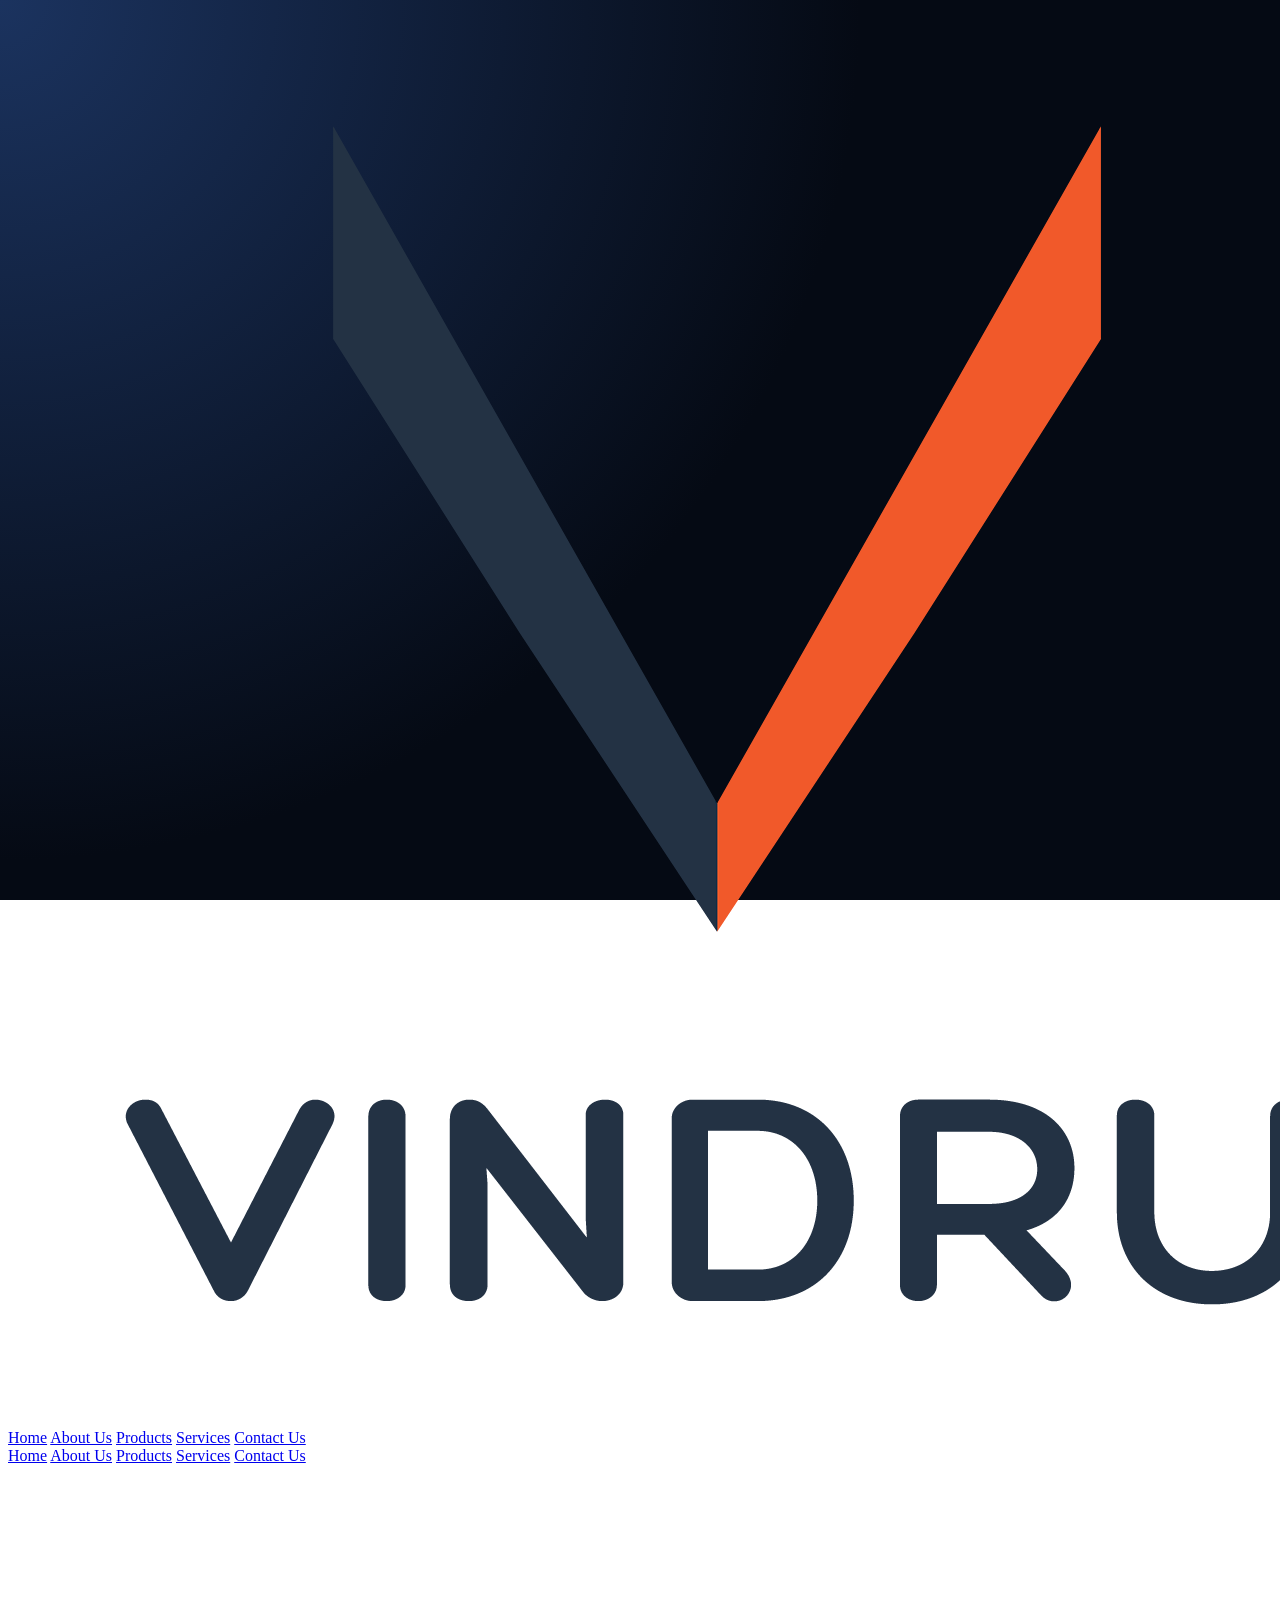
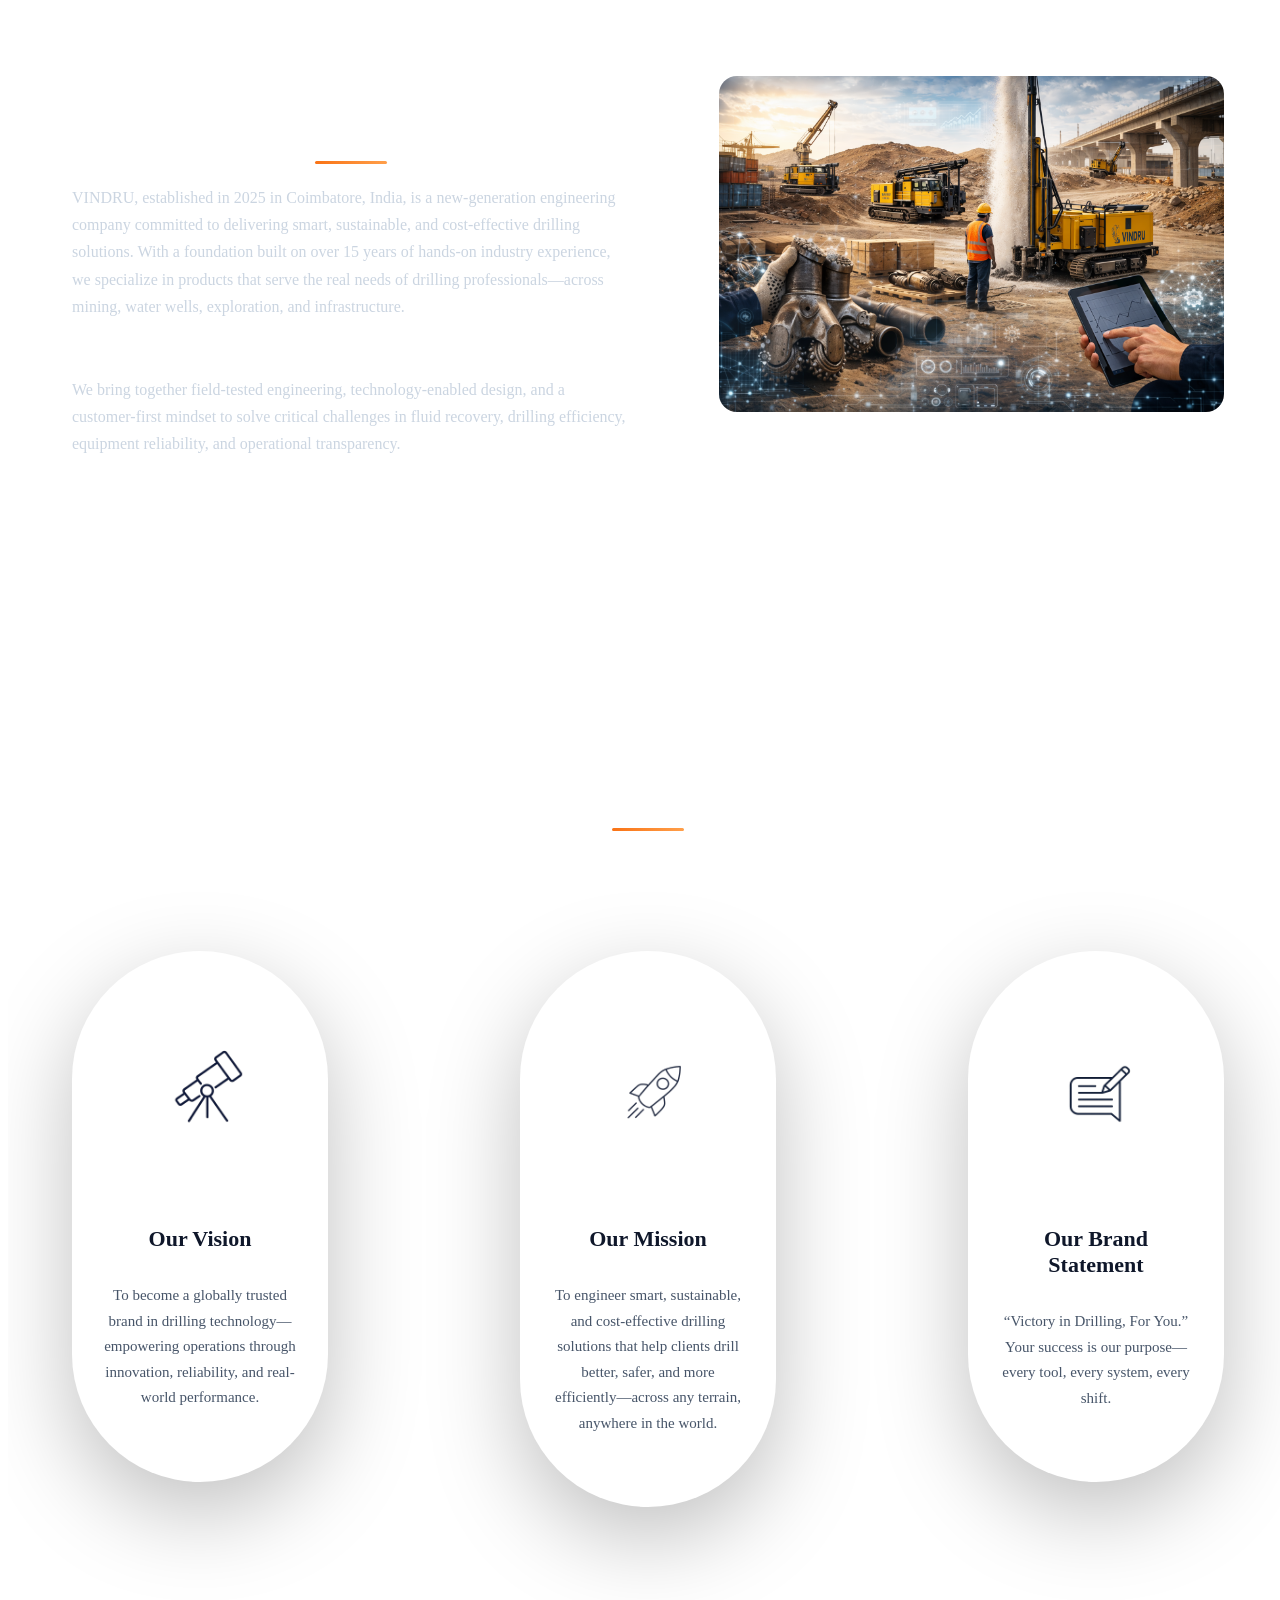
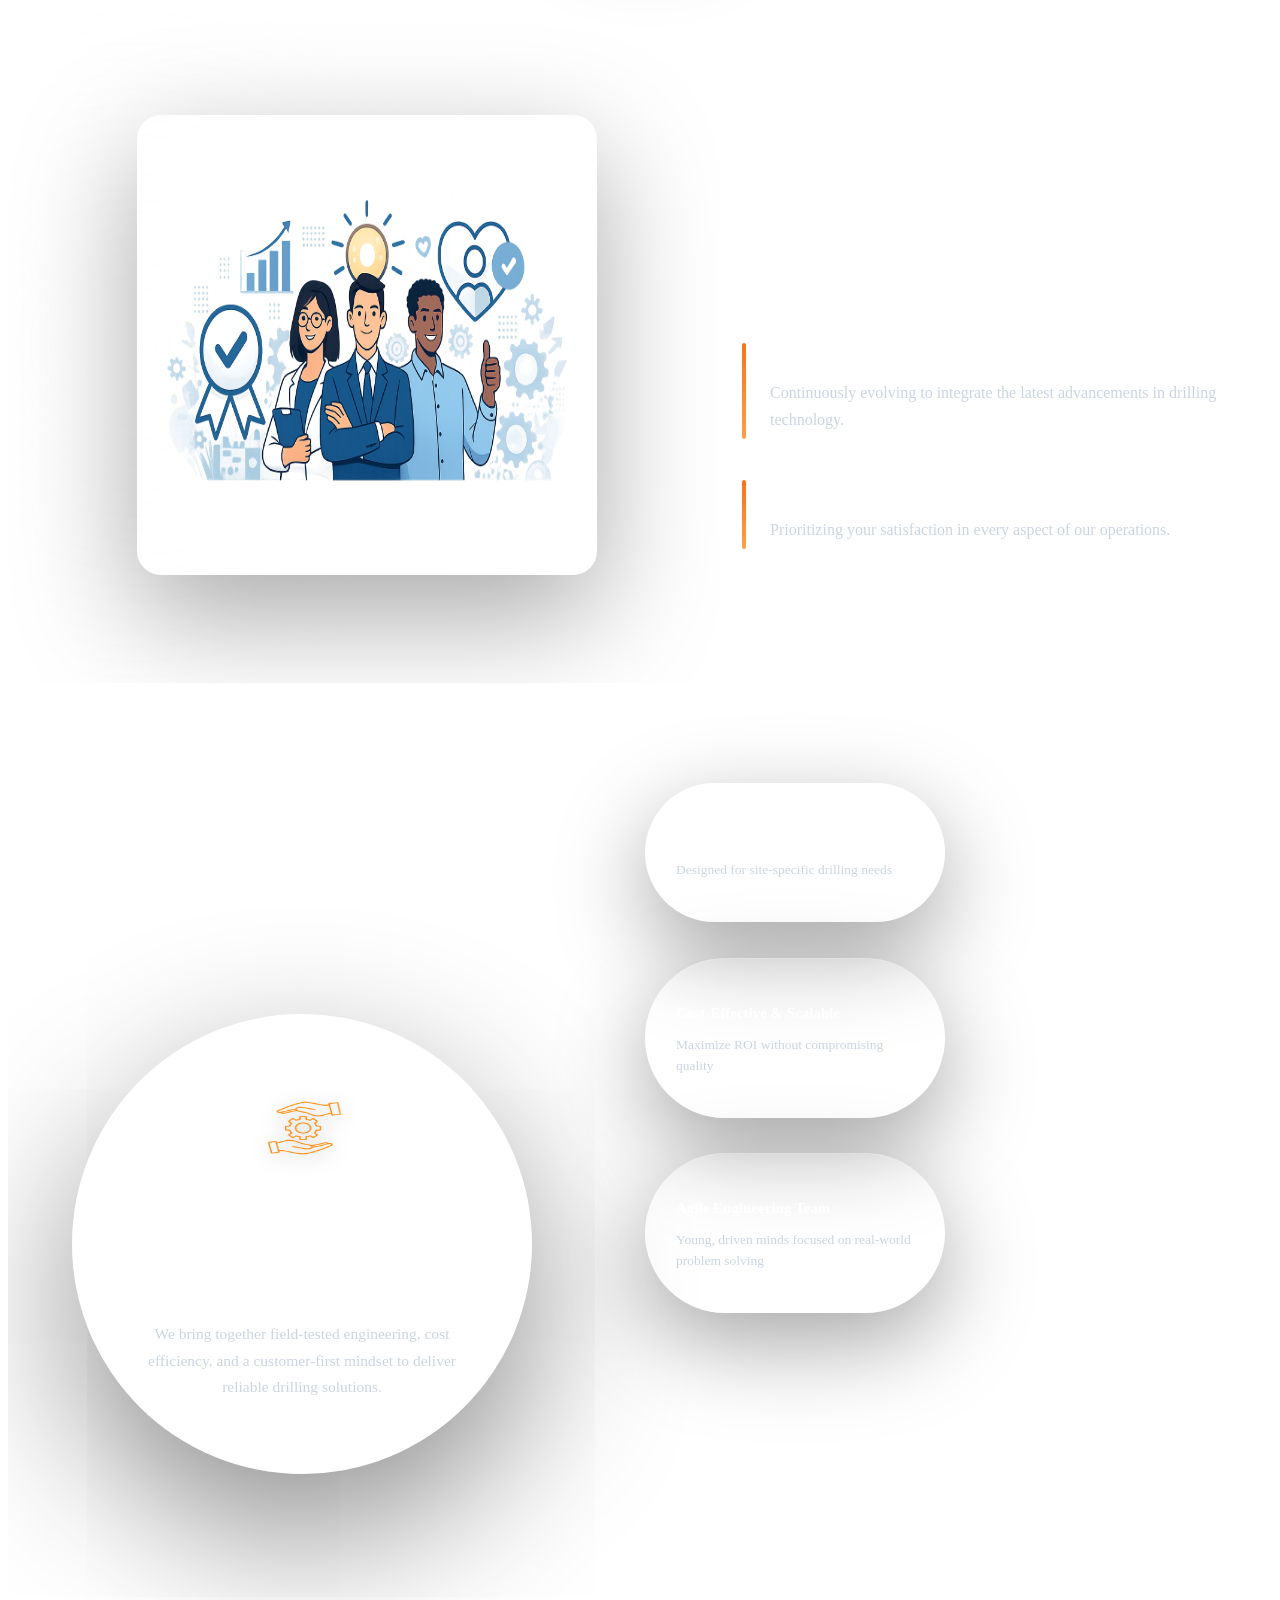
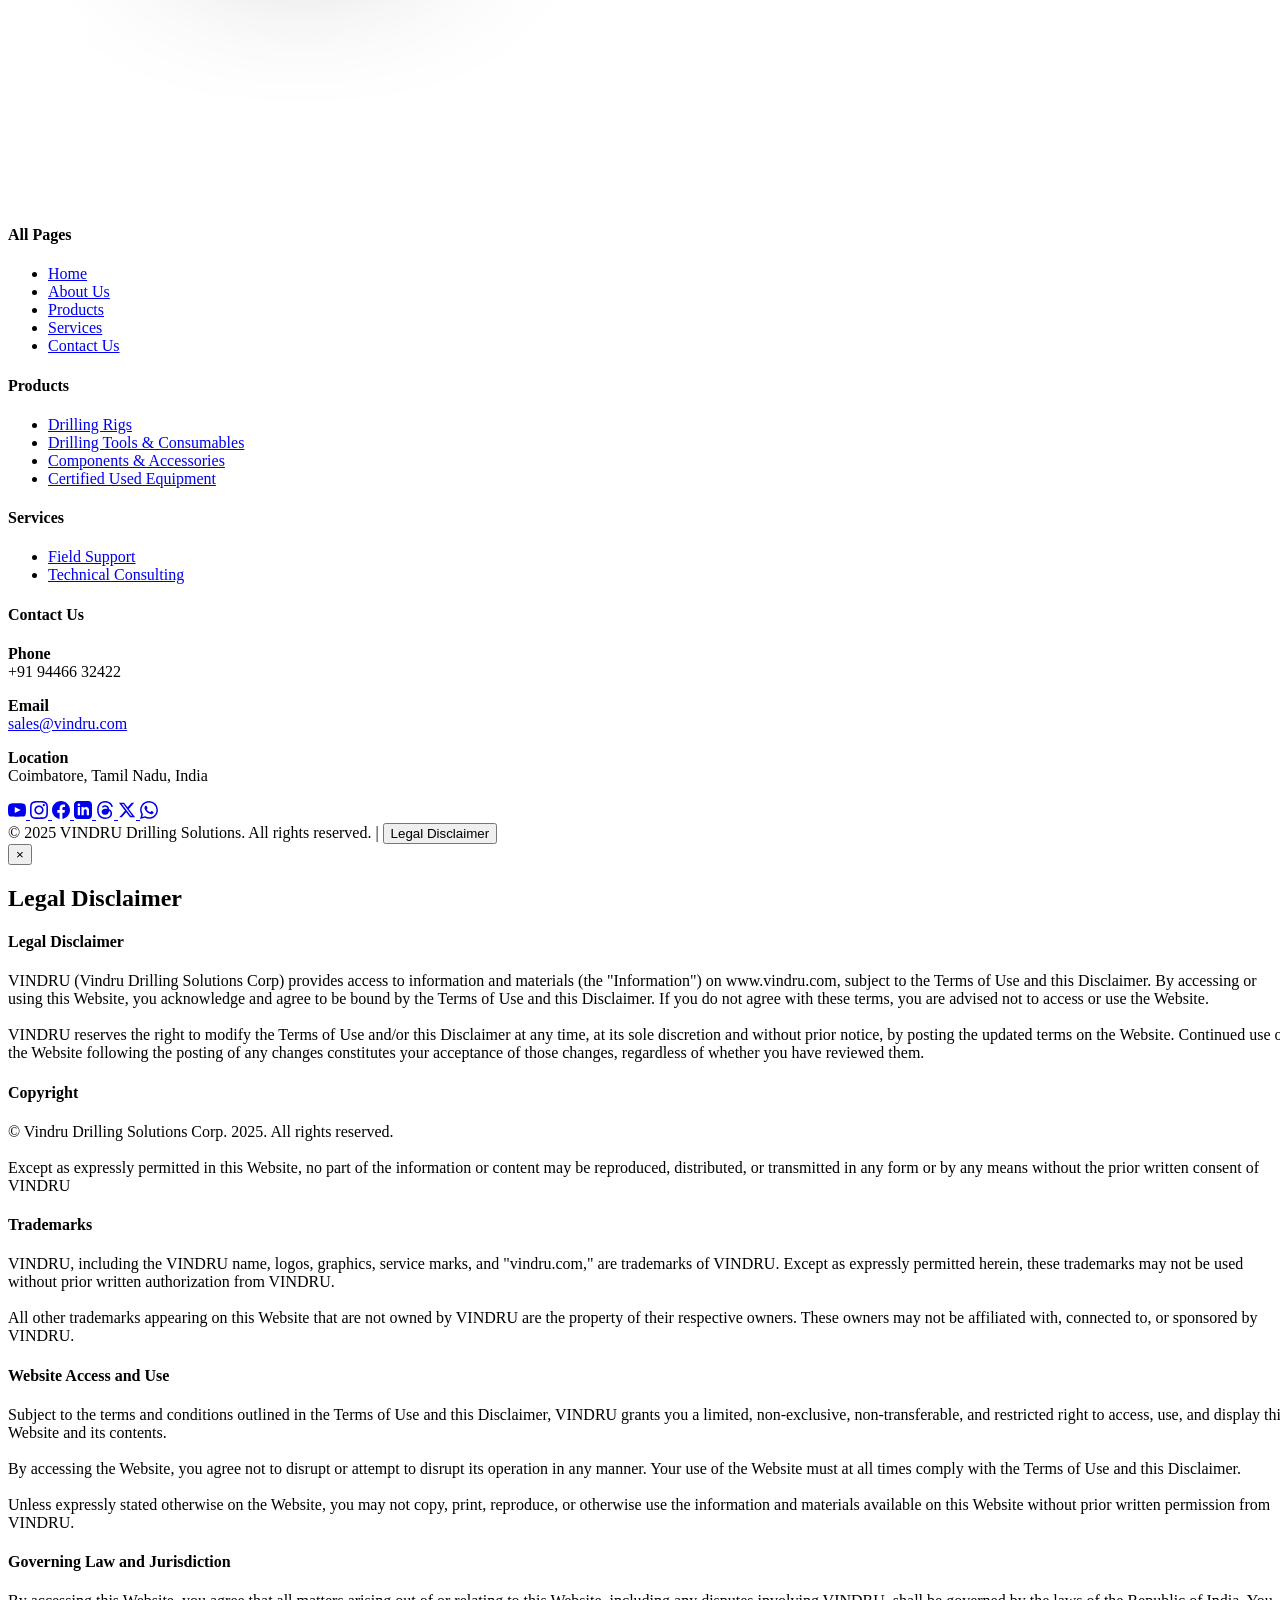
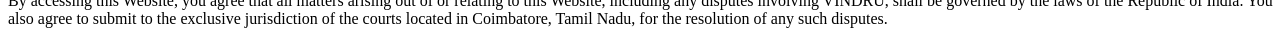
==== commit 422a8f6e: "Update print statement from 'Hello' to 'Goodbye'" ====
--- a/about.html
+++ b/about.html
@@ -311,6 +311,10 @@
         <!-- X/Twitter -->
         <a href="https://x.com/vindru_drilling" target="_blank" rel="noopener" aria-label="X (Twitter)">
           <svg width="18" height="18" fill="currentColor" viewBox="0 0 24 24"><path d="M18.244 2.25h3.308l-7.227 8.26 8.502 11.24H16.17l-5.214-6.817L4.99 21.75H1.68l7.73-8.835L1.254 2.25H8.08l4.713 6.231zm-1.161 17.52h1.833L7.084 4.126H5.117z"/></svg>
+        </a>
+        <!-- WhatsApp -->
+        <a href="https://wa.me/919446632422" target="_blank" rel="noopener" aria-label="WhatsApp">
+          <svg width="18" height="18" fill="currentColor" viewBox="0 0 24 24"><path d="M17.472 14.382c-.297-.149-1.758-.867-2.03-.967-.273-.099-.471-.148-.67.15-.197.297-.767.966-.94 1.164-.173.199-.347.223-.644.075-.297-.15-1.255-.463-2.39-1.475-.883-.788-1.48-1.761-1.653-2.059-.173-.297-.018-.458.13-.606.134-.133.298-.347.446-.52.149-.174.198-.298.298-.497.099-.198.05-.371-.025-.52-.075-.149-.669-1.612-.916-2.207-.242-.579-.487-.5-.669-.51-.173-.008-.371-.01-.57-.01-.198 0-.52.074-.792.372-.272.297-1.04 1.016-1.04 2.479 0 1.462 1.065 2.875 1.213 3.074.149.198 2.096 3.2 5.077 4.487.709.306 1.262.489 1.694.625.712.227 1.36.195 1.871.118.571-.085 1.758-.719 2.006-1.413.248-.694.248-1.289.173-1.413-.074-.124-.272-.198-.57-.347m-5.421 7.403h-.004a9.87 9.87 0 01-5.031-1.378l-.361-.214-3.741.982.998-3.648-.235-.374a9.86 9.86 0 01-1.51-5.26c.001-5.45 4.436-9.884 9.888-9.884 2.64 0 5.122 1.03 6.988 2.898a9.825 9.825 0 012.893 6.994c-.003 5.45-4.437 9.884-9.885 9.884m8.413-18.297A11.815 11.815 0 0012.05 0C5.495 0 .16 5.335.157 11.892c0 2.096.547 4.142 1.588 5.945L.057 24l6.305-1.654a11.882 11.882 0 005.683 1.448h.005c6.554 0 11.89-5.335 11.893-11.893a11.821 11.821 0 00-3.48-8.413z"/></svg>
         </a>
       </div>
     </div>
@@ -384,4 +388,4 @@
 </script>
 
 </body>
-</html>+</html>
